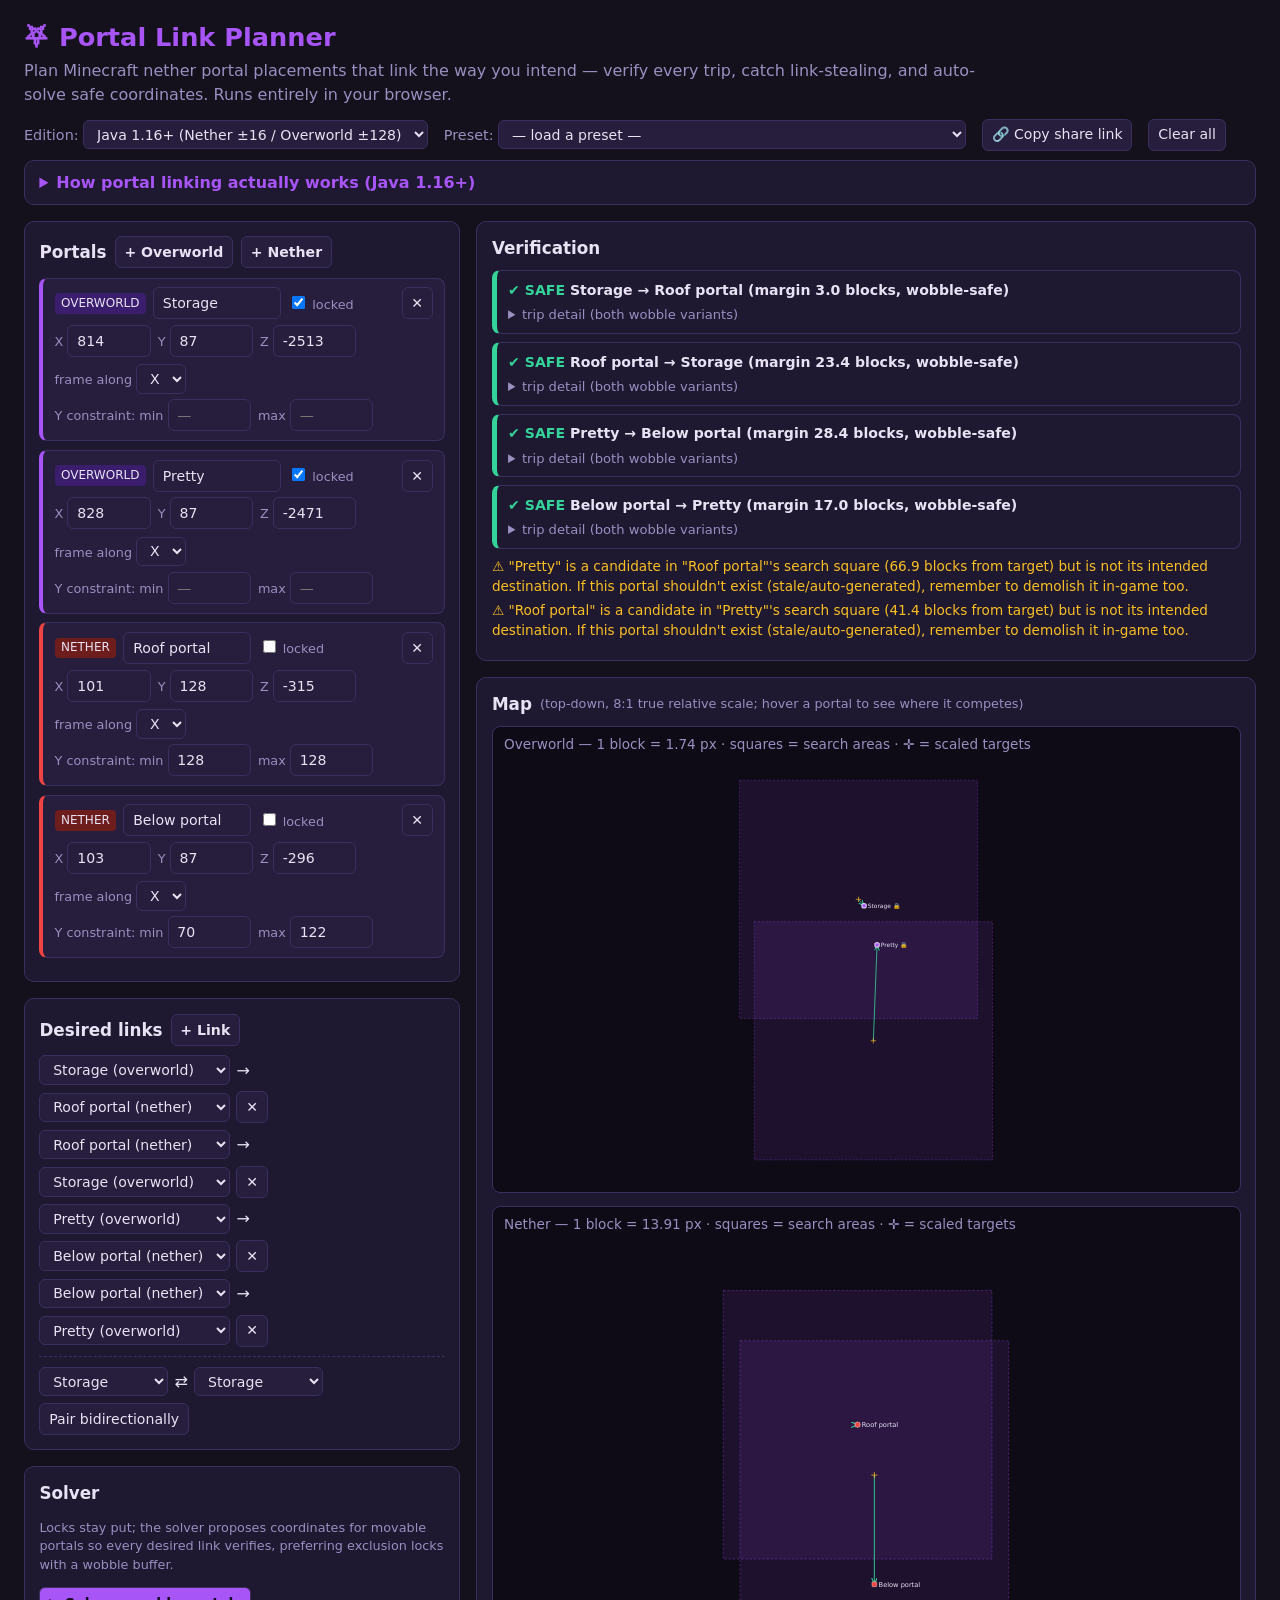
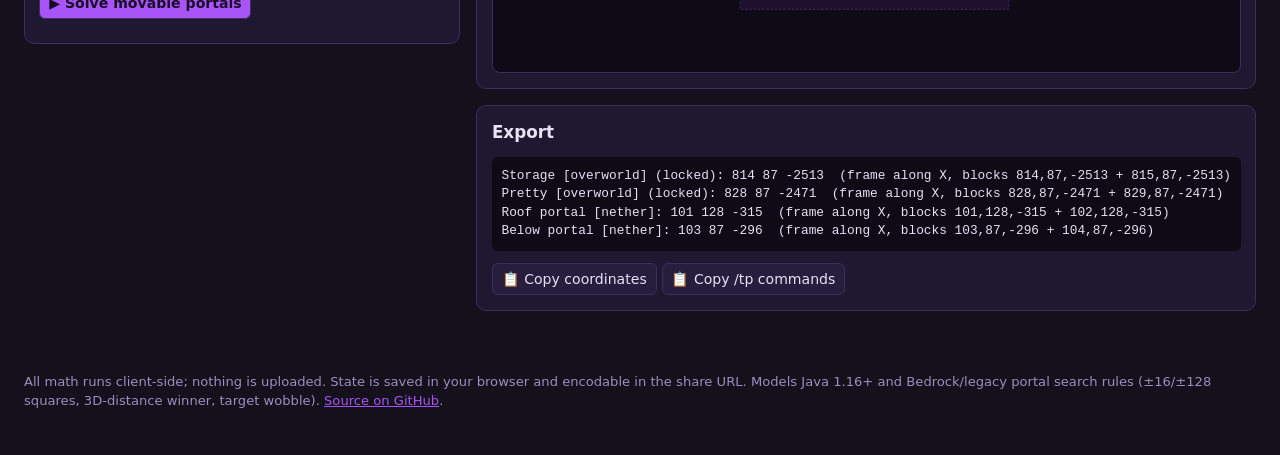
==== index.html @ 8b72e831 "Portal Link Planner: Minecraft nether portal linking calculator and solver Client-side-only app mode" ====
<!DOCTYPE html>
<html lang="en">
<head>
  <meta charset="UTF-8">
  <meta name="viewport" content="width=device-width, initial-scale=1.0">
  <title>Portal Link Planner — Minecraft Nether Portal Linking Calculator</title>
  <meta name="description" content="Free browser tool to plan Minecraft nether portal placements so portals link the way you intend. Simulates the exact Java 1.16+ / Bedrock linking rules, detects link-stealing between nearby portals, and solves for safe coordinates automatically.">
  <meta name="keywords" content="minecraft nether portal calculator, portal linking, nether portal link, portal coordinates, minecraft portal planner, link stealing, nether roof portal, portal pairing">
  <link rel="canonical" href="https://portals.smallapp.cc/">
  <meta name="robots" content="index, follow">
  <meta property="og:type" content="website">
  <meta property="og:url" content="https://portals.smallapp.cc/">
  <meta property="og:title" content="Portal Link Planner — Minecraft Nether Portal Linking Calculator">
  <meta property="og:description" content="Plan nether portal placements that link correctly. Simulates Minecraft's real portal search rules, flags hijacked links, and proposes safe coordinates.">
  <meta name="twitter:card" content="summary">
  <meta name="twitter:title" content="Portal Link Planner">
  <meta name="twitter:description" content="Minecraft nether portal linking calculator and solver — runs entirely in your browser.">
  <link rel="icon" href="data:image/svg+xml,%3Csvg xmlns='http://www.w3.org/2000/svg' viewBox='0 0 32 32'%3E%3Crect width='32' height='32' rx='6' fill='%231a1024'/%3E%3Crect x='8' y='4' width='16' height='24' rx='2' fill='none' stroke='%236b21a8' stroke-width='4'/%3E%3Crect x='12' y='8' width='8' height='16' fill='%23a855f7'/%3E%3C/svg%3E">
  <script type="application/ld+json">
  {
    "@context": "https://schema.org",
    "@type": "WebApplication",
    "name": "Portal Link Planner",
    "url": "https://portals.smallapp.cc/",
    "applicationCategory": "UtilityApplication",
    "operatingSystem": "Any (browser)",
    "offers": { "@type": "Offer", "price": "0", "priceCurrency": "USD" },
    "description": "A client-side calculator and solver for Minecraft nether portal linking. Models coordinate scaling, search squares, 3D-distance winner selection, and target wobble for Java 1.16+ and Bedrock/legacy editions."
  }
  </script>
  <link rel="stylesheet" href="style.css">
</head>
<body>
  <header>
    <h1>⛧ Portal Link Planner</h1>
    <p class="tagline">Plan Minecraft nether portal placements that link the way you intend — verify every trip, catch link-stealing, and auto-solve safe coordinates. Runs entirely in your browser.</p>
    <div class="toolbar">
      <label>Edition:
        <select id="edition">
          <option value="java">Java 1.16+ (Nether ±16 / Overworld ±128)</option>
          <option value="legacy">Bedrock / Java pre-1.16 (±128 both)</option>
        </select>
      </label>
      <label>Preset:
        <select id="preset">
          <option value="">— load a preset —</option>
          <option value="worked">Roof + ground portal, two nearby bases (link-stealing demo)</option>
          <option value="simple">Simple pair</option>
          <option value="hub">Nether hub spacing check</option>
        </select>
      </label>
      <button id="share">🔗 Copy share link</button>
      <button id="clear" class="danger">Clear all</button>
    </div>
  </header>

  <details id="explainer">
    <summary>How portal linking actually works (Java 1.16+)</summary>
    <div class="explainer-body">
      <ol>
        <li><strong>No stored links.</strong> Portals never remember a partner — every trip recalculates the destination from scratch.</li>
        <li><strong>Coordinate scaling.</strong> Overworld → Nether: <code>(floor(x/8), y, floor(z/8))</code>. Nether → Overworld: <code>(x×8, y, z×8)</code>. Y is never scaled. Floor semantics matter for negatives: <code>floor(−2513/8) = −315</code>.</li>
        <li><strong>Candidate search.</strong> The game collects every existing portal block whose X and Z are within a <em>square</em> (Chebyshev) around the target: ±16 in the Nether, ±128 in the Overworld (±128 both in Bedrock / pre-1.16). The full Y column is searched — Y never limits candidacy.</li>
        <li><strong>Winner selection.</strong> Among candidates, the portal block with the smallest <em>3D Euclidean</em> distance to the target wins. Y matters here. No candidates → a brand-new portal spawns (usually a planning error).</li>
        <li><strong>Target wobble.</strong> You stand somewhere inside a 2-block-wide frame, so the computed target can shift ±1 in X or Z. Robust plans survive the worst case — this tool checks every variant.</li>
      </ol>
      <p>Two independent ways portal A beats portal B: <strong>exclusion</strong> (B is outside the search square — the strongest lock, achievable in Java's ±16 Nether) and <strong>distance dominance</strong> (both are candidates, but A is 3D-closer — big Y offsets, like a roof portal at Y≈128 vs targets at Y≈87, create a built-in handicap). Always check the <em>return</em> trip too: a nether portal 20 blocks off-target is 160 overworld blocks off after ×8 scaling — outside the return square.</p>
    </div>
  </details>

  <main>
    <section id="left">
      <div class="panel">
        <h2>Portals <button id="add-overworld">+ Overworld</button> <button id="add-nether">+ Nether</button></h2>
        <div id="portal-list"></div>
      </div>
      <div class="panel">
        <h2>Desired links <button id="add-link">+ Link</button></h2>
        <div id="link-list"></div>
        <div class="pair-row">
          <select id="pair-a"></select> ⇄ <select id="pair-b"></select>
          <button id="pair-btn">Pair bidirectionally</button>
        </div>
      </div>
      <div class="panel">
        <h2>Solver</h2>
        <p class="hint">Locks stay put; the solver proposes coordinates for movable portals so every desired link verifies, preferring exclusion locks with a wobble buffer.</p>
        <button id="solve" class="primary">▶ Solve movable portals</button>
        <div id="solver-output"></div>
      </div>
    </section>

    <section id="right">
      <div class="panel">
        <h2>Verification</h2>
        <div id="verify-output"></div>
        <div id="warnings"></div>
      </div>
      <div class="panel">
        <h2>Map <span class="hint">(top-down, 8:1 true relative scale; hover a portal to see where it competes)</span></h2>
        <div id="maps"></div>
      </div>
      <div class="panel">
        <h2>Export</h2>
        <pre id="coords-out"></pre>
        <button id="copy-coords">📋 Copy coordinates</button>
        <button id="copy-tp">📋 Copy /tp commands</button>
      </div>
    </section>
  </main>

  <footer>
    <p>All math runs client-side; nothing is uploaded. State is saved in your browser and encodable in the share URL.
    Models Java 1.16+ and Bedrock/legacy portal search rules (±16/±128 squares, 3D-distance winner, target wobble).
    <a href="https://github.com/DeeKahy/portal-link-planner">Source on GitHub</a>.</p>
  </footer>

  <script type="module" src="app.js"></script>
</body>
</html>
---- style.css ----
:root {
  --bg: #14101c;
  --panel: #1e1830;
  --panel2: #261e3c;
  --text: #e8e2f4;
  --muted: #9a8fc0;
  --accent: #a855f7;
  --green: #34d399;
  --yellow: #fbbf24;
  --red: #f87171;
  --border: #3b2f5e;
}
* { box-sizing: border-box; }
body {
  margin: 0;
  font-family: system-ui, -apple-system, "Segoe UI", Roboto, sans-serif;
  background: var(--bg);
  color: var(--text);
  line-height: 1.45;
}
header { padding: 1.2rem 1.5rem 0.6rem; }
h1 { margin: 0 0 0.2rem; font-size: 1.6rem; color: var(--accent); }
.tagline { margin: 0 0 0.8rem; color: var(--muted); max-width: 60rem; }
h2 { font-size: 1.05rem; margin: 0 0 0.6rem; display: flex; align-items: center; gap: 0.5rem; flex-wrap: wrap; }
.toolbar { display: flex; gap: 1rem; flex-wrap: wrap; align-items: center; }
.toolbar label { color: var(--muted); font-size: 0.9rem; }

main { display: grid; grid-template-columns: minmax(340px, 460px) 1fr; gap: 1rem; padding: 1rem 1.5rem; align-items: start; }
@media (max-width: 900px) { main { grid-template-columns: 1fr; } }

.panel {
  background: var(--panel);
  border: 1px solid var(--border);
  border-radius: 10px;
  padding: 0.9rem;
  margin-bottom: 1rem;
}
#left .panel, #right .panel { margin-bottom: 1rem; }

button, select, input {
  background: var(--panel2);
  color: var(--text);
  border: 1px solid var(--border);
  border-radius: 6px;
  padding: 0.3rem 0.55rem;
  font: inherit;
  font-size: 0.88rem;
}
button { cursor: pointer; }
button:hover { border-color: var(--accent); }
button.primary { background: var(--accent); color: #180b26; font-weight: 600; }
button.danger:hover { border-color: var(--red); color: var(--red); }
input[type="number"] { width: 5.2rem; }
input[type="text"] { width: 8rem; }
input:invalid { border-color: var(--red); }

.portal-card {
  background: var(--panel2);
  border: 1px solid var(--border);
  border-left: 4px solid var(--accent);
  border-radius: 8px;
  padding: 0.55rem 0.7rem;
  margin-bottom: 0.55rem;
  font-size: 0.88rem;
}
.portal-card.nether { border-left-color: #ef4444; }
.portal-card .row { display: flex; gap: 0.45rem; align-items: center; flex-wrap: wrap; margin-bottom: 0.35rem; }
.portal-card .row:last-child { margin-bottom: 0; }
.portal-card .dim-tag { font-size: 0.75rem; padding: 0.1rem 0.4rem; border-radius: 4px; background: #3b1d6e; }
.portal-card.nether .dim-tag { background: #6e1d1d; }
.portal-card label { color: var(--muted); font-size: 0.8rem; }
.portal-card .del { margin-left: auto; }

.link-row { display: flex; gap: 0.4rem; align-items: center; margin-bottom: 0.4rem; flex-wrap: wrap; }
.pair-row { display: flex; gap: 0.4rem; align-items: center; flex-wrap: wrap; margin-top: 0.6rem; padding-top: 0.6rem; border-top: 1px dashed var(--border); }

.verdict { border-radius: 8px; padding: 0.55rem 0.7rem; margin-bottom: 0.5rem; font-size: 0.88rem; border: 1px solid var(--border); }
.verdict.green { border-left: 5px solid var(--green); }
.verdict.yellow { border-left: 5px solid var(--yellow); }
.verdict.red { border-left: 5px solid var(--red); }
.verdict .headline { font-weight: 600; }
.verdict .green-t { color: var(--green); } .verdict .yellow-t { color: var(--yellow); } .verdict .red-t { color: var(--red); }
.verdict details { margin-top: 0.3rem; }
.verdict summary { cursor: pointer; color: var(--muted); font-size: 0.82rem; }
.verdict table { border-collapse: collapse; margin-top: 0.3rem; font-size: 0.82rem; }
.verdict td, .verdict th { padding: 0.15rem 0.55rem; border-bottom: 1px solid var(--border); text-align: left; }

.warning { color: var(--yellow); font-size: 0.85rem; margin: 0.3rem 0; }

#maps { display: flex; flex-direction: column; gap: 0.8rem; }
.map-wrap { background: #0e0a16; border: 1px solid var(--border); border-radius: 8px; padding: 0.4rem; }
.map-wrap h3 { margin: 0.1rem 0.3rem 0.3rem; font-size: 0.85rem; color: var(--muted); font-weight: 500; }
svg text { font-family: inherit; }
.search-square { fill: rgba(168, 85, 247, 0.10); stroke: rgba(168, 85, 247, 0.5); stroke-dasharray: 4 3; }
.search-square.hl { fill: rgba(251, 191, 36, 0.22); stroke: var(--yellow); }
.portal-marker { cursor: pointer; }
.link-arrow.good { stroke: var(--green); } .link-arrow.bad { stroke: var(--red); }

#coords-out { background: #0e0a16; border-radius: 6px; padding: 0.6rem; font-size: 0.8rem; overflow-x: auto; white-space: pre; }
#solver-output { margin-top: 0.6rem; font-size: 0.88rem; }
#solver-output .sol-ok { color: var(--green); }
#solver-output .sol-fail { color: var(--red); }
.hint { color: var(--muted); font-size: 0.8rem; font-weight: 400; }

details#explainer { margin: 0 1.5rem; background: var(--panel); border: 1px solid var(--border); border-radius: 10px; padding: 0.6rem 0.9rem; }
details#explainer summary { cursor: pointer; font-weight: 600; color: var(--accent); }
.explainer-body { font-size: 0.9rem; color: var(--text); max-width: 62rem; }
.explainer-body code { background: var(--panel2); padding: 0.05rem 0.3rem; border-radius: 4px; }

footer { padding: 1rem 1.5rem 2rem; color: var(--muted); font-size: 0.82rem; }
footer a { color: var(--accent); }
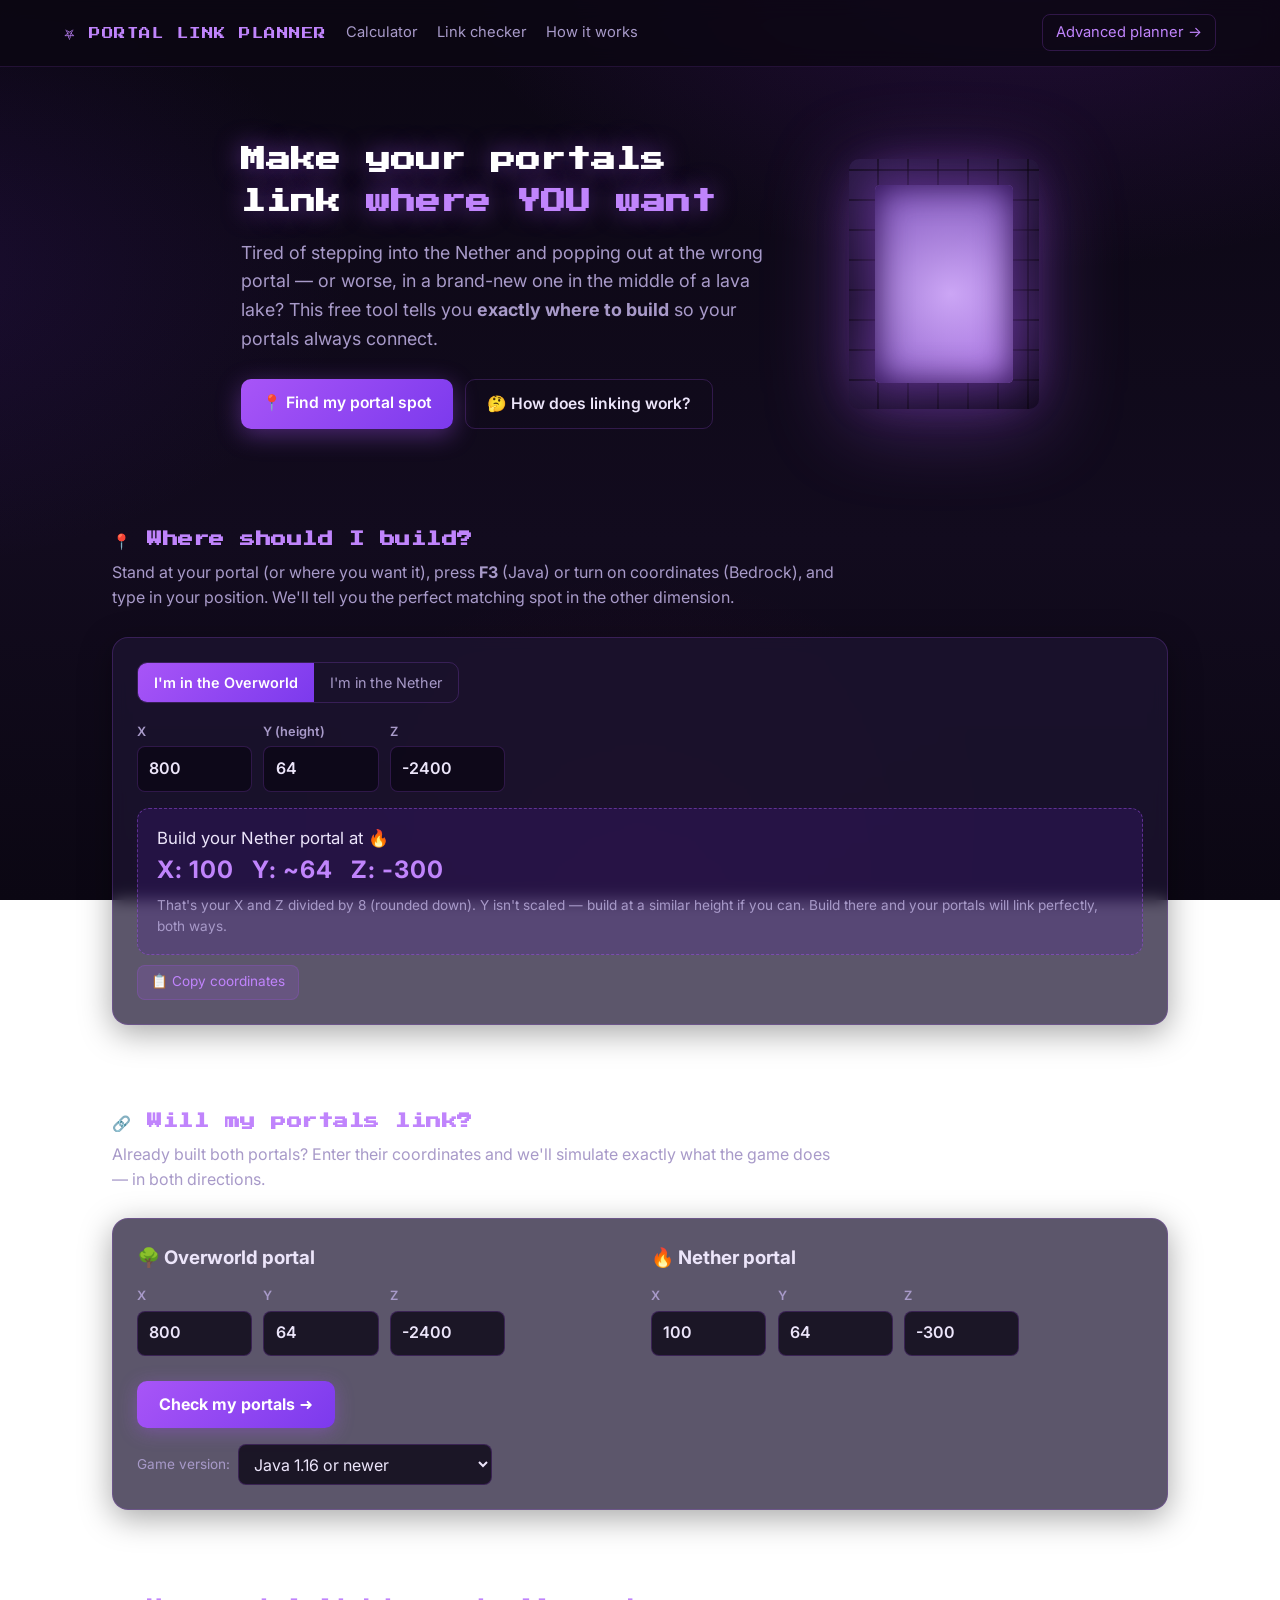
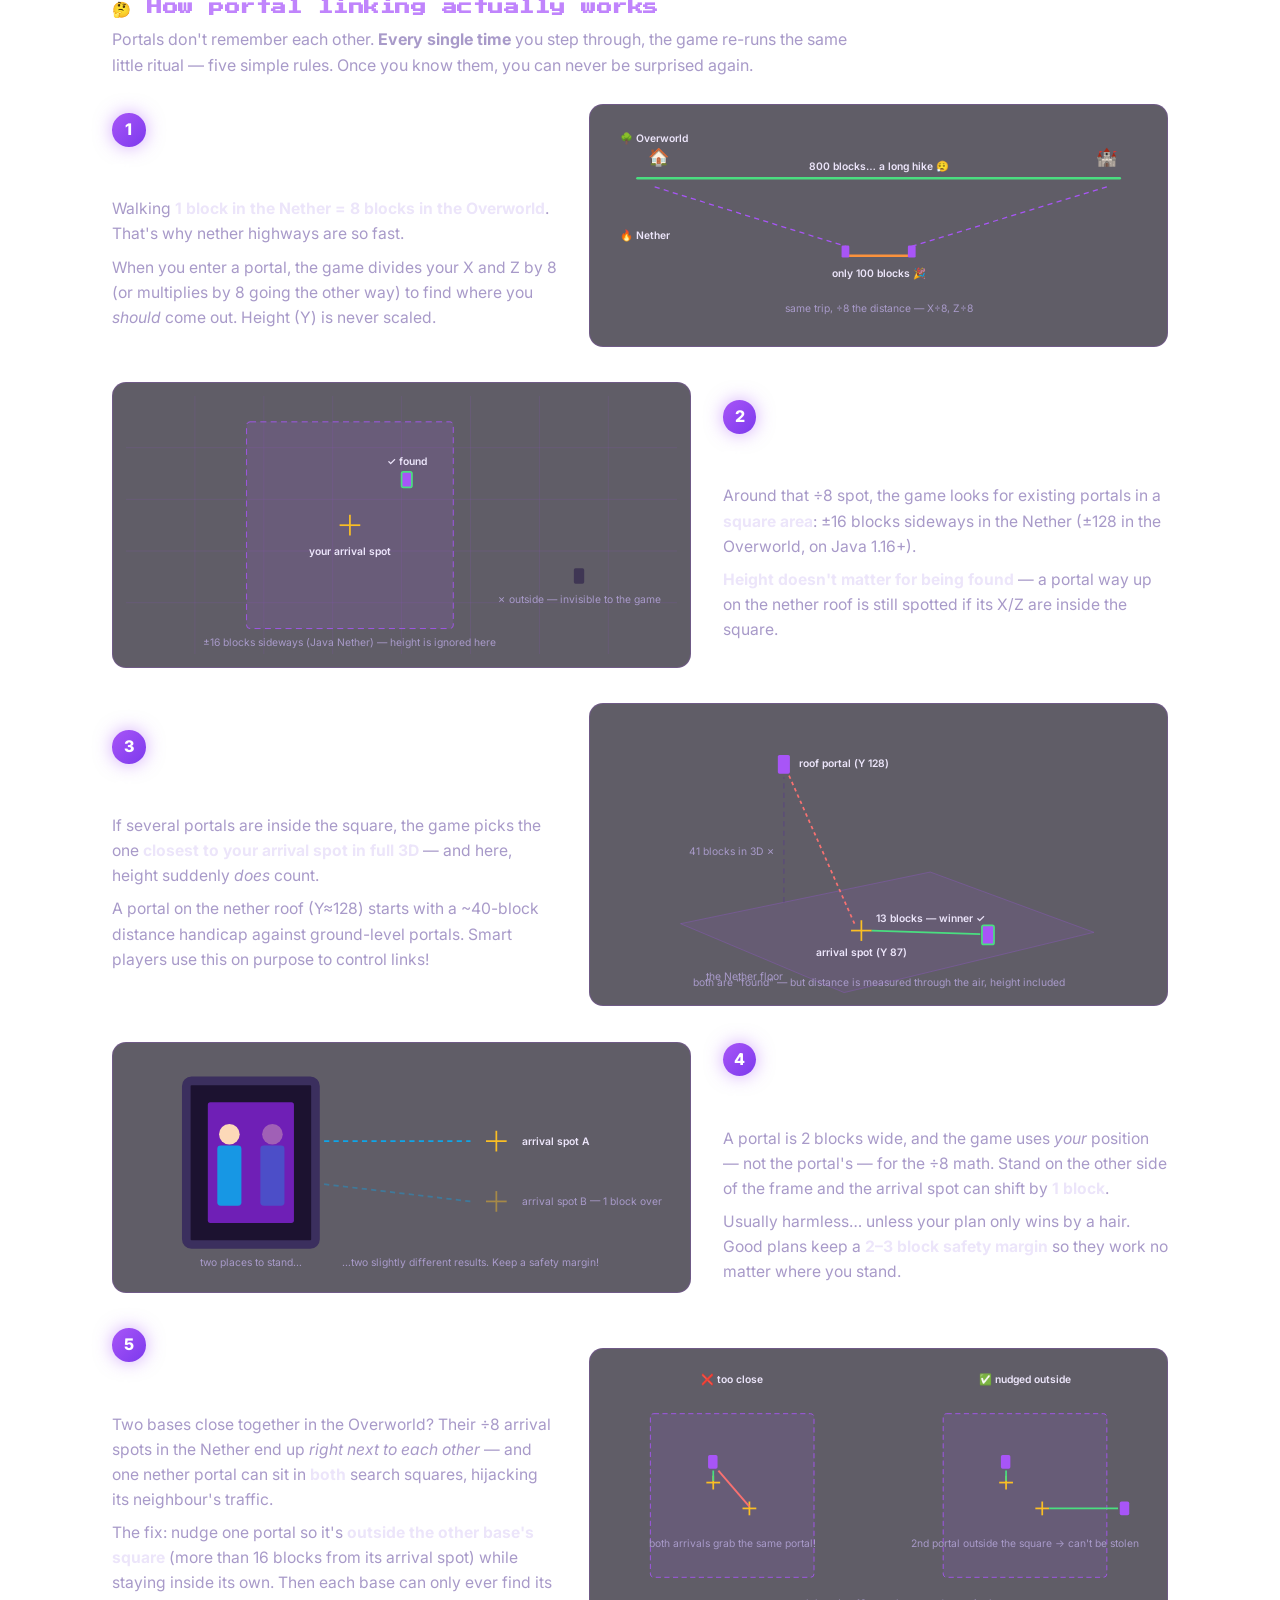
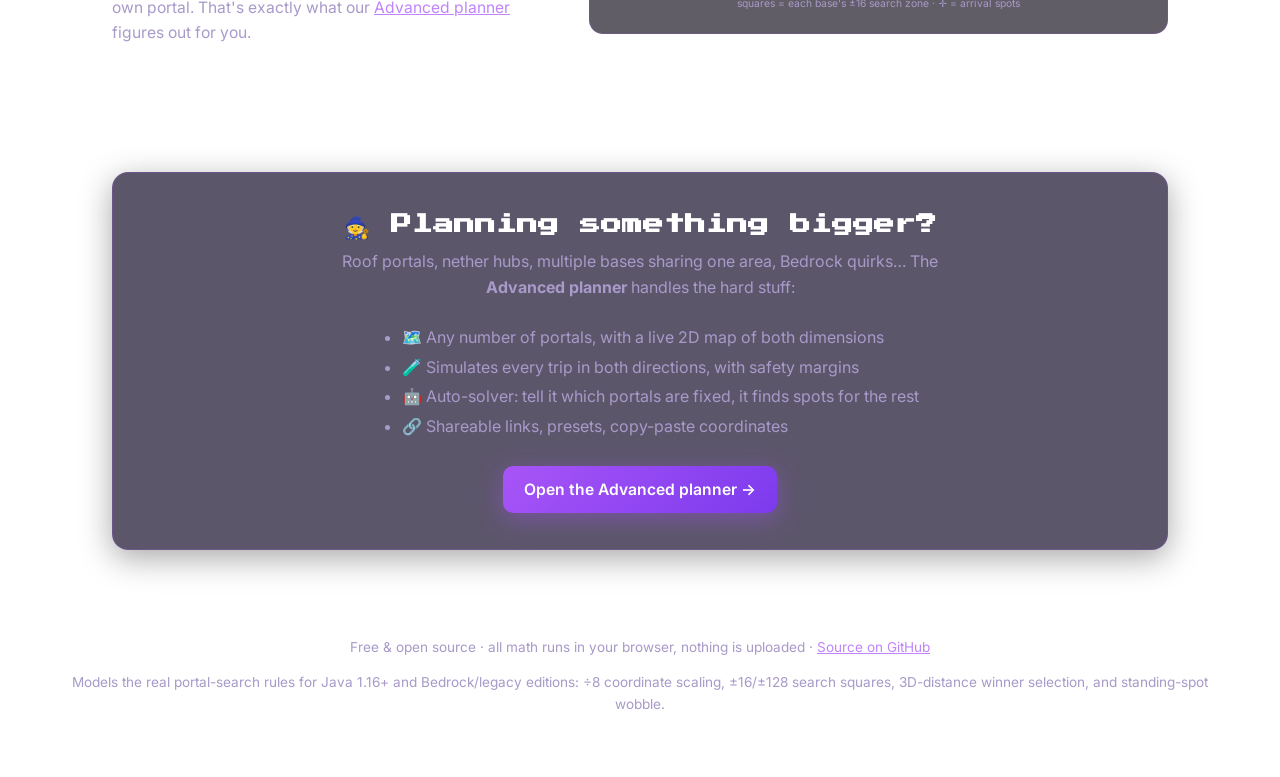
==== commit 1515480b: "Redesign: beginner-friendly landing page + advanced planner split - New landing page (/): animated p" ====
--- a/index.html
+++ b/index.html
@@ -3,19 +3,22 @@
 <head>
   <meta charset="UTF-8">
   <meta name="viewport" content="width=device-width, initial-scale=1.0">
-  <title>Portal Link Planner — Minecraft Nether Portal Linking Calculator</title>
-  <meta name="description" content="Free browser tool to plan Minecraft nether portal placements so portals link the way you intend. Simulates the exact Java 1.16+ / Bedrock linking rules, detects link-stealing between nearby portals, and solves for safe coordinates automatically.">
-  <meta name="keywords" content="minecraft nether portal calculator, portal linking, nether portal link, portal coordinates, minecraft portal planner, link stealing, nether roof portal, portal pairing">
+  <title>Portal Link Planner — Minecraft Nether Portal Calculator</title>
+  <meta name="description" content="Free Minecraft nether portal calculator. Find exactly where to build your nether portal so it links to your base, check if two portals will connect, and learn how portal linking really works — with visual guides. No downloads, runs in your browser.">
+  <meta name="keywords" content="minecraft nether portal calculator, where to build nether portal, nether portal not linking, portal coordinates calculator, minecraft portal linking explained, nether portal link, portal pairing, link stealing">
   <link rel="canonical" href="https://portals.smallapp.cc/">
   <meta name="robots" content="index, follow">
   <meta property="og:type" content="website">
   <meta property="og:url" content="https://portals.smallapp.cc/">
-  <meta property="og:title" content="Portal Link Planner — Minecraft Nether Portal Linking Calculator">
-  <meta property="og:description" content="Plan nether portal placements that link correctly. Simulates Minecraft's real portal search rules, flags hijacked links, and proposes safe coordinates.">
+  <meta property="og:title" content="Portal Link Planner — Minecraft Nether Portal Calculator">
+  <meta property="og:description" content="Find exactly where to build your nether portal, check if two portals will link, and learn how portal linking really works — with visual guides.">
   <meta name="twitter:card" content="summary">
   <meta name="twitter:title" content="Portal Link Planner">
-  <meta name="twitter:description" content="Minecraft nether portal linking calculator and solver — runs entirely in your browser.">
+  <meta name="twitter:description" content="Minecraft nether portal calculator — find where to build, check your links, learn the rules. Free, in your browser.">
   <link rel="icon" href="data:image/svg+xml,%3Csvg xmlns='http://www.w3.org/2000/svg' viewBox='0 0 32 32'%3E%3Crect width='32' height='32' rx='6' fill='%231a1024'/%3E%3Crect x='8' y='4' width='16' height='24' rx='2' fill='none' stroke='%236b21a8' stroke-width='4'/%3E%3Crect x='12' y='8' width='8' height='16' fill='%23a855f7'/%3E%3C/svg%3E">
+  <link rel="preconnect" href="https://fonts.googleapis.com">
+  <link rel="preconnect" href="https://fonts.gstatic.com" crossorigin>
+  <link href="https://fonts.googleapis.com/css2?family=Inter:wght@400;600;700;800&family=Press+Start+2P&display=swap" rel="stylesheet">
   <script type="application/ld+json">
   {
     "@context": "https://schema.org",
@@ -25,96 +28,280 @@
     "applicationCategory": "UtilityApplication",
     "operatingSystem": "Any (browser)",
     "offers": { "@type": "Offer", "price": "0", "priceCurrency": "USD" },
-    "description": "A client-side calculator and solver for Minecraft nether portal linking. Models coordinate scaling, search squares, 3D-distance winner selection, and target wobble for Java 1.16+ and Bedrock/legacy editions."
+    "description": "A free Minecraft nether portal calculator: find where to build your nether portal, check whether two portals will link, and plan multi-portal setups with an automatic solver. Models the real Java 1.16+ and Bedrock linking rules."
   }
   </script>
-  <link rel="stylesheet" href="style.css">
+  <script type="application/ld+json">
+  {
+    "@context": "https://schema.org",
+    "@type": "FAQPage",
+    "mainEntity": [
+      {
+        "@type": "Question",
+        "name": "Where should I build my nether portal so it links to my base?",
+        "acceptedAnswer": { "@type": "Answer", "text": "Divide your Overworld X and Z coordinates by 8 (rounding down) and build the nether portal there, at a similar height. Example: an Overworld portal at X=800, Z=-2400 links best to a nether portal at X=100, Z=-300." }
+      },
+      {
+        "@type": "Question",
+        "name": "Why does my nether portal link to the wrong portal?",
+        "acceptedAnswer": { "@type": "Answer", "text": "Portals don't remember partners — every trip, the game searches a square area around your scaled coordinates (±16 blocks in the Nether, ±128 in the Overworld on Java 1.16+) and picks the closest portal in 3D. If another portal sits closer to your arrival spot, it steals the link. Move one portal out of the search square or closer to its own arrival spot." }
+      },
+      {
+        "@type": "Question",
+        "name": "Why did Minecraft create a new portal instead of using mine?",
+        "acceptedAnswer": { "@type": "Answer", "text": "No existing portal was inside the search square around your scaled arrival coordinates (±16 blocks sideways in the Nether, ±128 in the Overworld on Java 1.16+), so the game spawned a fresh one. Rebuild your portal within that range — height doesn't matter for being found, only sideways distance." }
+      }
+    ]
+  }
+  </script>
+  <link rel="stylesheet" href="home.css">
 </head>
 <body>
-  <header>
-    <h1>⛧ Portal Link Planner</h1>
-    <p class="tagline">Plan Minecraft nether portal placements that link the way you intend — verify every trip, catch link-stealing, and auto-solve safe coordinates. Runs entirely in your browser.</p>
-    <div class="toolbar">
-      <label>Edition:
+  <nav>
+    <a class="brand pixel" href="/">⛧ PORTAL LINK PLANNER</a>
+    <a href="#calc">Calculator</a>
+    <a href="#check">Link checker</a>
+    <a href="#learn">How it works</a>
+    <span class="spacer"></span>
+    <a class="adv-link" href="advanced.html">Advanced planner →</a>
+  </nav>
+
+  <header class="hero">
+    <div class="hero-copy">
+      <h1 class="pixel">Make your portals link <span class="glow">where YOU want</span></h1>
+      <p class="lead">Tired of stepping into the Nether and popping out at the wrong portal — or worse, in a brand-new one in the middle of a lava lake? This free tool tells you <strong>exactly where to build</strong> so your portals always connect.</p>
+      <div class="btns">
+        <a class="btn btn-primary" href="#calc">📍 Find my portal spot</a>
+        <a class="btn btn-ghost" href="#learn">🤔 How does linking work?</a>
+      </div>
+    </div>
+    <div class="hero-portal" aria-hidden="true">
+      <div class="frame"></div>
+      <div class="swirl"></div>
+      <i></i><i></i><i></i><i></i><i></i>
+    </div>
+  </header>
+
+  <section id="calc">
+    <h2 class="pixel">📍 Where should I build?</h2>
+    <p class="sub">Stand at your portal (or where you want it), press <strong>F3</strong> (Java) or turn on coordinates (Bedrock), and type in your position. We'll tell you the perfect matching spot in the other dimension.</p>
+    <div class="card">
+      <div class="seg" id="calc-dir">
+        <button class="active" data-dir="overworld">I'm in the Overworld</button>
+        <button data-dir="nether">I'm in the Nether</button>
+      </div>
+      <div class="coord-row">
+        <label>X <input type="number" id="calc-x" value="800"></label>
+        <label>Y (height) <input type="number" id="calc-y" value="64"></label>
+        <label>Z <input type="number" id="calc-z" value="-2400"></label>
+      </div>
+      <div class="result-big" id="calc-out" aria-live="polite"></div>
+      <button class="mini" id="calc-copy">📋 Copy coordinates</button>
+    </div>
+  </section>
+
+  <section id="check">
+    <h2 class="pixel">🔗 Will my portals link?</h2>
+    <p class="sub">Already built both portals? Enter their coordinates and we'll simulate exactly what the game does — in both directions.</p>
+    <div class="card">
+      <div class="tool-grid">
+        <div>
+          <h3 style="margin:0 0 0.2rem">🌳 Overworld portal</h3>
+          <div class="coord-row">
+            <label>X <input type="number" id="ow-x" value="800"></label>
+            <label>Y <input type="number" id="ow-y" value="64"></label>
+            <label>Z <input type="number" id="ow-z" value="-2400"></label>
+          </div>
+        </div>
+        <div>
+          <h3 style="margin:0 0 0.2rem">🔥 Nether portal</h3>
+          <div class="coord-row">
+            <label>X <input type="number" id="ne-x" value="100"></label>
+            <label>Y <input type="number" id="ne-y" value="64"></label>
+            <label>Z <input type="number" id="ne-z" value="-300"></label>
+          </div>
+        </div>
+      </div>
+      <button class="go" id="check-btn">Check my portals ➜</button>
+      <div id="check-out" aria-live="polite"></div>
+      <div class="edition-row">
+        <label for="edition">Game version:</label>
         <select id="edition">
-          <option value="java">Java 1.16+ (Nether ±16 / Overworld ±128)</option>
-          <option value="legacy">Bedrock / Java pre-1.16 (±128 both)</option>
+          <option value="java">Java 1.16 or newer</option>
+          <option value="legacy">Bedrock, or Java before 1.16</option>
         </select>
-      </label>
-      <label>Preset:
-        <select id="preset">
-          <option value="">— load a preset —</option>
-          <option value="worked">Roof + ground portal, two nearby bases (link-stealing demo)</option>
-          <option value="simple">Simple pair</option>
-          <option value="hub">Nether hub spacing check</option>
-        </select>
-      </label>
-      <button id="share">🔗 Copy share link</button>
-      <button id="clear" class="danger">Clear all</button>
-    </div>
-  </header>
-
-  <details id="explainer">
-    <summary>How portal linking actually works (Java 1.16+)</summary>
-    <div class="explainer-body">
-      <ol>
-        <li><strong>No stored links.</strong> Portals never remember a partner — every trip recalculates the destination from scratch.</li>
-        <li><strong>Coordinate scaling.</strong> Overworld → Nether: <code>(floor(x/8), y, floor(z/8))</code>. Nether → Overworld: <code>(x×8, y, z×8)</code>. Y is never scaled. Floor semantics matter for negatives: <code>floor(−2513/8) = −315</code>.</li>
-        <li><strong>Candidate search.</strong> The game collects every existing portal block whose X and Z are within a <em>square</em> (Chebyshev) around the target: ±16 in the Nether, ±128 in the Overworld (±128 both in Bedrock / pre-1.16). The full Y column is searched — Y never limits candidacy.</li>
-        <li><strong>Winner selection.</strong> Among candidates, the portal block with the smallest <em>3D Euclidean</em> distance to the target wins. Y matters here. No candidates → a brand-new portal spawns (usually a planning error).</li>
-        <li><strong>Target wobble.</strong> You stand somewhere inside a 2-block-wide frame, so the computed target can shift ±1 in X or Z. Robust plans survive the worst case — this tool checks every variant.</li>
-      </ol>
-      <p>Two independent ways portal A beats portal B: <strong>exclusion</strong> (B is outside the search square — the strongest lock, achievable in Java's ±16 Nether) and <strong>distance dominance</strong> (both are candidates, but A is 3D-closer — big Y offsets, like a roof portal at Y≈128 vs targets at Y≈87, create a built-in handicap). Always check the <em>return</em> trip too: a nether portal 20 blocks off-target is 160 overworld blocks off after ×8 scaling — outside the return square.</p>
-    </div>
-  </details>
-
-  <main>
-    <section id="left">
-      <div class="panel">
-        <h2>Portals <button id="add-overworld">+ Overworld</button> <button id="add-nether">+ Nether</button></h2>
-        <div id="portal-list"></div>
-      </div>
-      <div class="panel">
-        <h2>Desired links <button id="add-link">+ Link</button></h2>
-        <div id="link-list"></div>
-        <div class="pair-row">
-          <select id="pair-a"></select> ⇄ <select id="pair-b"></select>
-          <button id="pair-btn">Pair bidirectionally</button>
-        </div>
-      </div>
-      <div class="panel">
-        <h2>Solver</h2>
-        <p class="hint">Locks stay put; the solver proposes coordinates for movable portals so every desired link verifies, preferring exclusion locks with a wobble buffer.</p>
-        <button id="solve" class="primary">▶ Solve movable portals</button>
-        <div id="solver-output"></div>
-      </div>
-    </section>
-
-    <section id="right">
-      <div class="panel">
-        <h2>Verification</h2>
-        <div id="verify-output"></div>
-        <div id="warnings"></div>
-      </div>
-      <div class="panel">
-        <h2>Map <span class="hint">(top-down, 8:1 true relative scale; hover a portal to see where it competes)</span></h2>
-        <div id="maps"></div>
-      </div>
-      <div class="panel">
-        <h2>Export</h2>
-        <pre id="coords-out"></pre>
-        <button id="copy-coords">📋 Copy coordinates</button>
-        <button id="copy-tp">📋 Copy /tp commands</button>
-      </div>
-    </section>
-  </main>
+      </div>
+    </div>
+  </section>
+
+  <section id="learn">
+    <h2 class="pixel">🤔 How portal linking actually works</h2>
+    <p class="sub">Portals don't remember each other. <strong>Every single time</strong> you step through, the game re-runs the same little ritual — five simple rules. Once you know them, you can never be surprised again.</p>
+
+    <div class="step">
+      <div>
+        <span class="num">1</span>
+        <h3>The Nether is 8× smaller</h3>
+        <p>Walking <strong>1 block in the Nether = 8 blocks in the Overworld</strong>. That's why nether highways are so fast.</p>
+        <p>When you enter a portal, the game divides your X and Z by 8 (or multiplies by 8 going the other way) to find where you <em>should</em> come out. Height (Y) is never scaled.</p>
+      </div>
+      <div class="diagram">
+        <svg viewBox="0 0 640 250" role="img" aria-label="Diagram: 800 blocks in the Overworld equals 100 blocks in the Nether">
+          <text x="20" y="28" class="svg-label bright">🌳 Overworld</text>
+          <line x1="40" y1="70" x2="600" y2="70" stroke="#4ade80" stroke-width="3" stroke-linecap="round"/>
+          <text x="52" y="52" font-size="20">🏠</text><text x="572" y="52" font-size="20">🏰</text>
+          <text x="320" y="60" text-anchor="middle" class="svg-label bright">800 blocks… a long hike 😮‍💨</text>
+          <line x1="60" y1="80" x2="285" y2="150" class="dashline" stroke="#a855f7" stroke-width="1.5"/>
+          <line x1="585" y1="80" x2="355" y2="150" class="dashline" stroke="#a855f7" stroke-width="1.5"/>
+          <text x="20" y="140" class="svg-label bright">🔥 Nether</text>
+          <line x1="285" y1="160" x2="355" y2="160" stroke="#fb923c" stroke-width="3" stroke-linecap="round"/>
+          <rect x="277" y="148" width="9" height="14" rx="1.5" fill="#a855f7"/>
+          <rect x="354" y="148" width="9" height="14" rx="1.5" fill="#a855f7"/>
+          <text x="320" y="185" text-anchor="middle" class="svg-label bright">only 100 blocks 🎉</text>
+          <text x="320" y="225" text-anchor="middle" class="svg-label">same trip, ÷8 the distance — X÷8, Z÷8</text>
+        </svg>
+      </div>
+    </div>
+
+    <div class="step">
+      <div>
+        <span class="num">2</span>
+        <h3>The game searches a square zone</h3>
+        <p>Around that ÷8 spot, the game looks for existing portals in a <strong>square area</strong>: ±16 blocks sideways in the Nether (±128 in the Overworld, on Java 1.16+).</p>
+        <p><strong>Height doesn't matter for being found</strong> — a portal way up on the nether roof is still spotted if its X/Z are inside the square.</p>
+      </div>
+      <div class="diagram">
+        <svg viewBox="0 0 640 300" role="img" aria-label="Diagram: search square around the arrival spot, one portal found inside, one ignored outside">
+          <g class="svg-grid">
+            <line x1="0" y1="60" x2="640" y2="60"/><line x1="0" y1="120" x2="640" y2="120"/>
+            <line x1="0" y1="180" x2="640" y2="180"/><line x1="0" y1="240" x2="640" y2="240"/>
+            <line x1="80" y1="0" x2="80" y2="300"/><line x1="160" y1="0" x2="160" y2="300"/>
+            <line x1="240" y1="0" x2="240" y2="300"/><line x1="320" y1="0" x2="320" y2="300"/>
+            <line x1="400" y1="0" x2="400" y2="300"/><line x1="480" y1="0" x2="480" y2="300"/>
+            <line x1="560" y1="0" x2="560" y2="300"/>
+          </g>
+          <rect x="140" y="30" width="240" height="240" fill="rgba(168,85,247,0.12)" stroke="#a855f7" stroke-dasharray="7 5" rx="4"/>
+          <g class="crosshair">
+            <line x1="248" y1="150" x2="272" y2="150"/><line x1="260" y1="138" x2="260" y2="162"/>
+          </g>
+          <text x="260" y="185" text-anchor="middle" class="svg-label bright">your arrival spot</text>
+          <rect x="320" y="88" width="12" height="18" rx="2" fill="#a855f7" stroke="#4ade80" stroke-width="2"/>
+          <text x="326" y="80" text-anchor="middle" class="svg-label bright" fill="#4ade80">✓ found</text>
+          <rect x="520" y="200" width="12" height="18" rx="2" fill="#3f3654"/>
+          <text x="526" y="240" text-anchor="middle" class="svg-label">✗ outside — invisible to the game</text>
+          <text x="260" y="290" text-anchor="middle" class="svg-label">±16 blocks sideways (Java Nether) — height is ignored here</text>
+        </svg>
+      </div>
+    </div>
+
+    <div class="step">
+      <div>
+        <span class="num">3</span>
+        <h3>Closest portal wins — in 3D</h3>
+        <p>If several portals are inside the square, the game picks the one <strong>closest to your arrival spot in full 3D</strong> — and here, height suddenly <em>does</em> count.</p>
+        <p>A portal on the nether roof (Y≈128) starts with a ~40-block distance handicap against ground-level portals. Smart players use this on purpose to control links!</p>
+      </div>
+      <div class="diagram">
+        <svg viewBox="0 0 640 320" role="img" aria-label="Diagram: a ground portal 13 blocks away beats a roof portal 41 blocks away in 3D distance">
+          <polygon points="90,240 380,180 570,250 280,320" fill="rgba(168,85,247,0.08)" stroke="rgba(168,85,247,0.3)"/>
+          <text x="120" y="305" class="svg-label">the Nether floor</text>
+          <g class="crosshair">
+            <line x1="288" y1="248" x2="312" y2="248"/><line x1="300" y1="236" x2="300" y2="260"/>
+          </g>
+          <text x="300" y="278" text-anchor="middle" class="svg-label bright">arrival spot (Y 87)</text>
+          <rect x="440" y="242" width="14" height="22" rx="2" fill="#a855f7" stroke="#4ade80" stroke-width="2"/>
+          <line x1="312" y1="248" x2="438" y2="252" stroke="#4ade80" stroke-width="2"/>
+          <text x="380" y="238" text-anchor="middle" class="svg-label bright" fill="#4ade80">13 blocks — winner ✓</text>
+          <line x1="210" y1="215" x2="210" y2="70" class="dashline" stroke="#5b4a7a" stroke-width="1.5"/>
+          <rect x="203" y="44" width="14" height="22" rx="2" fill="#a855f7"/>
+          <text x="228" y="58" class="svg-label bright">roof portal (Y 128)</text>
+          <line x1="292" y1="240" x2="216" y2="68" stroke="#f87171" stroke-width="2" stroke-dasharray="4 4"/>
+          <text x="200" y="160" text-anchor="end" class="svg-label" fill="#f87171">41 blocks in 3D ✗</text>
+          <text x="320" y="312" text-anchor="middle" class="svg-label">both are “found” — but distance is measured through the air, height included</text>
+        </svg>
+      </div>
+    </div>
+
+    <div class="step">
+      <div>
+        <span class="num">4</span>
+        <h3>Your exact standing spot matters (a little)</h3>
+        <p>A portal is 2 blocks wide, and the game uses <em>your</em> position — not the portal's — for the ÷8 math. Stand on the other side of the frame and the arrival spot can shift by <strong>1 block</strong>.</p>
+        <p>Usually harmless… unless your plan only wins by a hair. Good plans keep a <strong>2–3 block safety margin</strong> so they work no matter where you stand.</p>
+      </div>
+      <div class="diagram">
+        <svg viewBox="0 0 640 260" role="img" aria-label="Diagram: standing in the left or right half of a portal shifts the computed arrival spot by one block">
+          <rect x="70" y="30" width="150" height="190" rx="6" fill="#1c1230" stroke="#3b2f5e" stroke-width="10"/>
+          <rect x="95" y="55" width="100" height="140" rx="3" fill="#7e22ce" opacity="0.85"/>
+          <rect x="106" y="105" width="28" height="70" rx="4" fill="#0ea5e9" opacity="0.9"/>
+          <circle cx="120" cy="92" r="12" fill="#fcd9b8"/>
+          <rect x="156" y="105" width="28" height="70" rx="4" fill="#0ea5e9" opacity="0.35"/>
+          <circle cx="170" cy="92" r="12" fill="#fcd9b8" opacity="0.35"/>
+          <text x="145" y="245" text-anchor="middle" class="svg-label">two places to stand…</text>
+          <line x1="230" y1="100" x2="400" y2="100" class="dashline" stroke="#0ea5e9" stroke-width="2"/>
+          <line x1="230" y1="150" x2="400" y2="170" class="dashline" stroke="#0ea5e9" stroke-width="2" opacity="0.4"/>
+          <g class="crosshair"><line x1="418" y1="100" x2="442" y2="100"/><line x1="430" y1="88" x2="430" y2="112"/></g>
+          <g class="crosshair" opacity="0.45"><line x1="418" y1="170" x2="442" y2="170"/><line x1="430" y1="158" x2="430" y2="182"/></g>
+          <text x="460" y="104" class="svg-label bright">arrival spot A</text>
+          <text x="460" y="174" class="svg-label">arrival spot B — 1 block over</text>
+          <text x="400" y="245" text-anchor="middle" class="svg-label">…two slightly different results. Keep a safety margin!</text>
+        </svg>
+      </div>
+    </div>
+
+    <div class="step">
+      <div>
+        <span class="num">5</span>
+        <h3>Link stealing — and how to beat it</h3>
+        <p>Two bases close together in the Overworld? Their ÷8 arrival spots in the Nether end up <em>right next to each other</em> — and one nether portal can sit in <strong>both</strong> search squares, hijacking its neighbour's traffic.</p>
+        <p>The fix: nudge one portal so it's <strong>outside the other base's square</strong> (more than 16 blocks from its arrival spot) while staying inside its own. Then each base can only ever find its own portal. That's exactly what our <a href="advanced.html" style="color:var(--portal-bright)">Advanced planner</a> figures out for you.</p>
+      </div>
+      <div class="diagram">
+        <svg viewBox="0 0 640 300" role="img" aria-label="Diagram: before, one portal steals both links; after moving it outside the neighbouring search square, each base links to its own portal">
+          <text x="150" y="24" text-anchor="middle" class="svg-label bright" fill="#f87171">❌ too close</text>
+          <rect x="55" y="60" width="190" height="190" fill="rgba(168,85,247,0.10)" stroke="#a855f7" stroke-dasharray="6 4" rx="4"/>
+          <g class="crosshair"><line x1="120" y1="140" x2="136" y2="140"/><line x1="128" y1="132" x2="128" y2="148"/></g>
+          <g class="crosshair"><line x1="162" y1="170" x2="178" y2="170"/><line x1="170" y1="162" x2="170" y2="178"/></g>
+          <rect x="122" y="108" width="11" height="16" rx="2" fill="#a855f7"/>
+          <line x1="128" y1="138" x2="128" y2="126" stroke="#4ade80" stroke-width="2"/>
+          <line x1="170" y1="168" x2="134" y2="126" stroke="#f87171" stroke-width="2.2"/>
+          <text x="150" y="215" text-anchor="middle" class="svg-label" fill="#f87171">both arrivals grab the same portal!</text>
+          <text x="490" y="24" text-anchor="middle" class="svg-label bright" fill="#4ade80">✅ nudged outside</text>
+          <rect x="395" y="60" width="190" height="190" fill="rgba(168,85,247,0.10)" stroke="#a855f7" stroke-dasharray="6 4" rx="4"/>
+          <g class="crosshair"><line x1="460" y1="140" x2="476" y2="140"/><line x1="468" y1="132" x2="468" y2="148"/></g>
+          <g class="crosshair"><line x1="502" y1="170" x2="518" y2="170"/><line x1="510" y1="162" x2="510" y2="178"/></g>
+          <rect x="462" y="108" width="11" height="16" rx="2" fill="#a855f7"/>
+          <rect x="600" y="162" width="11" height="16" rx="2" fill="#a855f7"/>
+          <line x1="468" y1="138" x2="468" y2="126" stroke="#4ade80" stroke-width="2"/>
+          <line x1="518" y1="170" x2="598" y2="170" stroke="#4ade80" stroke-width="2"/>
+          <text x="490" y="215" text-anchor="middle" class="svg-label" fill="#4ade80">2nd portal outside the square → can't be stolen</text>
+          <text x="320" y="285" text-anchor="middle" class="svg-label">squares = each base's ±16 search zone · ✛ = arrival spots</text>
+        </svg>
+      </div>
+    </div>
+  </section>
+
+  <section class="cta-adv">
+    <div class="card">
+      <h2 class="pixel">🧙 Planning something bigger?</h2>
+      <p>Roof portals, nether hubs, multiple bases sharing one area, Bedrock quirks… The <strong>Advanced planner</strong> handles the hard stuff:</p>
+      <ul>
+        <li>🗺️ Any number of portals, with a live 2D map of both dimensions</li>
+        <li>🧪 Simulates every trip in both directions, with safety margins</li>
+        <li>🤖 Auto-solver: tell it which portals are fixed, it finds spots for the rest</li>
+        <li>🔗 Shareable links, presets, copy-paste coordinates</li>
+      </ul>
+      <br>
+      <a class="btn btn-primary" href="advanced.html">Open the Advanced planner →</a>
+    </div>
+  </section>
 
   <footer>
-    <p>All math runs client-side; nothing is uploaded. State is saved in your browser and encodable in the share URL.
-    Models Java 1.16+ and Bedrock/legacy portal search rules (±16/±128 squares, 3D-distance winner, target wobble).
-    <a href="https://github.com/DeeKahy/portal-link-planner">Source on GitHub</a>.</p>
+    <p>Free &amp; open source · all math runs in your browser, nothing is uploaded ·
+    <a href="https://github.com/DeeKahy/portal-link-planner">Source on GitHub</a></p>
+    <p>Models the real portal-search rules for Java 1.16+ and Bedrock/legacy editions: ÷8 coordinate scaling, ±16/±128 search squares, 3D-distance winner selection, and standing-spot wobble.</p>
   </footer>
 
-  <script type="module" src="app.js"></script>
+  <script type="module" src="home.js"></script>
 </body>
 </html>
--- a/home.css
+++ b/home.css
@@ -0,0 +1,218 @@
+/* Portal Link Planner — landing page design system */
+:root {
+  --bg: #0b0713;
+  --bg2: #120b1e;
+  --card: rgba(30, 22, 50, 0.72);
+  --card-border: rgba(168, 85, 247, 0.22);
+  --text: #ece5fa;
+  --muted: #a89ac9;
+  --portal: #a855f7;
+  --portal-bright: #c084fc;
+  --portal-deep: #6b21a8;
+  --gold: #fbbf24;
+  --green: #4ade80;
+  --red: #f87171;
+  --ember: #fb923c;
+}
+* { box-sizing: border-box; }
+html { scroll-behavior: smooth; }
+body {
+  margin: 0;
+  font-family: "Inter", system-ui, -apple-system, "Segoe UI", Roboto, sans-serif;
+  color: var(--text);
+  line-height: 1.6;
+  background:
+    radial-gradient(1000px 600px at 80% -10%, rgba(107, 33, 168, 0.28), transparent 60%),
+    radial-gradient(800px 500px at -10% 30%, rgba(76, 29, 149, 0.20), transparent 60%),
+    radial-gradient(700px 700px at 50% 110%, rgba(190, 24, 93, 0.10), transparent 60%),
+    linear-gradient(var(--bg), var(--bg2) 60%, var(--bg));
+  background-attachment: fixed;
+}
+.pixel { font-family: "Press Start 2P", monospace; }
+
+/* ---------- nav ---------- */
+nav {
+  display: flex; align-items: center; gap: 1.2rem; flex-wrap: wrap;
+  padding: 0.9rem 5vw;
+  position: sticky; top: 0; z-index: 50;
+  background: rgba(11, 7, 19, 0.82);
+  backdrop-filter: blur(10px);
+  border-bottom: 1px solid rgba(168, 85, 247, 0.15);
+}
+nav .brand { font-size: 0.72rem; color: var(--portal-bright); text-decoration: none; letter-spacing: 0.5px; }
+nav a { color: var(--muted); text-decoration: none; font-size: 0.92rem; }
+nav a:hover { color: var(--text); }
+nav .spacer { flex: 1; }
+nav .adv-link {
+  border: 1px solid var(--card-border); border-radius: 8px; padding: 0.35rem 0.8rem;
+  color: var(--portal-bright);
+}
+nav .adv-link:hover { background: rgba(168, 85, 247, 0.12); }
+
+/* ---------- hero ---------- */
+.hero {
+  display: flex; align-items: center; justify-content: center; gap: 4rem;
+  padding: 4.5rem 5vw 3.5rem; flex-wrap: wrap;
+}
+.hero-copy { max-width: 34rem; }
+.hero h1 { font-size: 1.55rem; line-height: 1.7; margin: 0 0 1rem; color: #fff;
+  text-shadow: 0 0 24px rgba(168, 85, 247, 0.55); }
+.hero h1 .glow { color: var(--portal-bright); }
+.hero p.lead { font-size: 1.12rem; color: var(--muted); margin: 0 0 1.6rem; }
+.hero .btns { display: flex; gap: 0.8rem; flex-wrap: wrap; }
+.btn {
+  display: inline-block; text-decoration: none; border-radius: 10px; font-weight: 600;
+  padding: 0.7rem 1.3rem; font-size: 0.98rem; transition: transform 0.15s, box-shadow 0.15s;
+}
+.btn:hover { transform: translateY(-2px); }
+.btn-primary {
+  background: linear-gradient(135deg, var(--portal), #7c3aed); color: #fff;
+  box-shadow: 0 6px 24px rgba(168, 85, 247, 0.4);
+}
+.btn-primary:hover { box-shadow: 0 10px 32px rgba(168, 85, 247, 0.55); }
+.btn-ghost { border: 1px solid var(--card-border); color: var(--text); }
+.btn-ghost:hover { background: rgba(168, 85, 247, 0.1); }
+
+/* animated portal */
+.hero-portal { position: relative; width: 190px; height: 250px; flex-shrink: 0; filter: drop-shadow(0 12px 40px rgba(168, 85, 247, 0.35)); }
+.hero-portal .frame {
+  position: absolute; inset: 0; border-radius: 10px;
+  background:
+    repeating-linear-gradient(0deg, transparent 0 28px, rgba(0,0,0,0.5) 28px 30px),
+    repeating-linear-gradient(90deg, transparent 0 28px, rgba(0,0,0,0.5) 28px 30px),
+    linear-gradient(160deg, #2b1a45 0%, #180f28 45%, #241539 70%, #120a1f 100%);
+}
+.hero-portal .swirl {
+  position: absolute; inset: 26px; border-radius: 5px; overflow: hidden;
+  background:
+    radial-gradient(140% 90% at 25% 25%, rgba(216, 180, 254, 0.9), transparent 55%),
+    radial-gradient(120% 100% at 75% 60%, rgba(168, 85, 247, 0.95), transparent 60%),
+    radial-gradient(150% 120% at 50% 95%, rgba(126, 34, 206, 0.9), transparent 65%),
+    #4c1d95;
+  background-size: 220% 220%, 200% 200%, 240% 240%, 100% 100%;
+  animation: swirl 7s ease-in-out infinite alternate;
+  box-shadow: inset 0 0 34px rgba(30, 6, 60, 0.9), 0 0 46px 8px rgba(168, 85, 247, 0.45);
+}
+@keyframes swirl {
+  0%   { background-position: 0% 0%, 100% 0%, 50% 100%, 0 0; filter: hue-rotate(0deg); }
+  100% { background-position: 100% 100%, 0% 80%, 20% 0%, 0 0; filter: hue-rotate(-14deg); }
+}
+.hero-portal i {
+  position: absolute; bottom: 30px; width: 4px; height: 4px; border-radius: 1px;
+  background: var(--portal-bright); opacity: 0; animation: rise 4s linear infinite;
+}
+.hero-portal i:nth-child(3) { left: 40px; animation-delay: 0s; }
+.hero-portal i:nth-child(4) { left: 90px; animation-delay: 1.1s; }
+.hero-portal i:nth-child(5) { left: 140px; animation-delay: 2.2s; }
+.hero-portal i:nth-child(6) { left: 65px; animation-delay: 3s; }
+.hero-portal i:nth-child(7) { left: 115px; animation-delay: 1.8s; }
+@keyframes rise {
+  0% { transform: translateY(0); opacity: 0; }
+  15% { opacity: 0.9; }
+  100% { transform: translateY(-190px); opacity: 0; }
+}
+
+/* ---------- sections & cards ---------- */
+section { padding: 2.6rem 5vw; max-width: 74rem; margin: 0 auto; scroll-margin-top: 4.5rem; }
+section > h2 { font-size: 0.95rem; color: var(--portal-bright); margin: 0 0 0.4rem; letter-spacing: 0.5px; line-height: 1.8; }
+section > .sub { color: var(--muted); margin: 0 0 1.6rem; max-width: 46rem; }
+.card {
+  background: var(--card); border: 1px solid var(--card-border); border-radius: 16px;
+  padding: 1.5rem; backdrop-filter: blur(8px);
+  box-shadow: 0 8px 32px rgba(0, 0, 0, 0.35);
+}
+
+/* ---------- calculator & checker ---------- */
+.tool-grid { display: grid; grid-template-columns: 1fr 1fr; gap: 1.4rem; align-items: start; }
+@media (max-width: 860px) { .tool-grid { grid-template-columns: 1fr; } }
+.coord-row { display: flex; gap: 0.7rem; flex-wrap: wrap; margin: 0.8rem 0; }
+.coord-row label { display: flex; flex-direction: column; gap: 0.25rem; font-size: 0.8rem; color: var(--muted); font-weight: 600; }
+input[type="number"], select {
+  background: rgba(12, 7, 22, 0.8); color: var(--text);
+  border: 1px solid var(--card-border); border-radius: 8px;
+  padding: 0.55rem 0.7rem; font: inherit; font-size: 1rem; width: 7.2rem;
+}
+input[type="number"]:focus, select:focus { outline: 2px solid var(--portal); border-color: transparent; }
+select { width: auto; }
+.seg { display: inline-flex; border: 1px solid var(--card-border); border-radius: 10px; overflow: hidden; margin-bottom: 0.4rem; }
+.seg button {
+  background: transparent; color: var(--muted); border: 0; padding: 0.5rem 1rem;
+  font: inherit; font-size: 0.9rem; cursor: pointer;
+}
+.seg button.active { background: linear-gradient(135deg, var(--portal), #7c3aed); color: #fff; font-weight: 600; }
+.result-big {
+  margin-top: 1rem; padding: 1rem 1.2rem; border-radius: 12px;
+  background: rgba(76, 29, 149, 0.25); border: 1px dashed rgba(168, 85, 247, 0.45);
+  font-size: 1.05rem;
+}
+.result-big .coords { font-size: 1.5rem; font-weight: 700; color: var(--portal-bright); letter-spacing: 1px; }
+.result-big .why { color: var(--muted); font-size: 0.85rem; margin-top: 0.3rem; }
+button.mini {
+  background: rgba(168, 85, 247, 0.15); color: var(--portal-bright); border: 1px solid var(--card-border);
+  border-radius: 8px; padding: 0.35rem 0.8rem; font: inherit; font-size: 0.85rem; cursor: pointer; margin-top: 0.6rem;
+}
+button.mini:hover { background: rgba(168, 85, 247, 0.3); }
+button.go {
+  background: linear-gradient(135deg, var(--portal), #7c3aed); color: #fff; border: 0;
+  border-radius: 10px; padding: 0.65rem 1.4rem; font: inherit; font-size: 1rem; font-weight: 700;
+  cursor: pointer; margin-top: 0.8rem; box-shadow: 0 4px 18px rgba(168, 85, 247, 0.35);
+}
+button.go:hover { transform: translateY(-1px); }
+.verdict-card {
+  margin-top: 0.9rem; border-radius: 12px; padding: 0.9rem 1.1rem; font-size: 0.98rem;
+  border: 1px solid; animation: pop 0.25s ease-out;
+}
+@keyframes pop { from { transform: scale(0.97); opacity: 0; } to { transform: scale(1); opacity: 1; } }
+.verdict-card.ok { background: rgba(74, 222, 128, 0.08); border-color: rgba(74, 222, 128, 0.4); }
+.verdict-card.warn { background: rgba(251, 191, 36, 0.08); border-color: rgba(251, 191, 36, 0.4); }
+.verdict-card.bad { background: rgba(248, 113, 113, 0.08); border-color: rgba(248, 113, 113, 0.4); }
+.verdict-card .v-title { font-weight: 700; font-size: 1.05rem; margin-bottom: 0.25rem; }
+.verdict-card.ok .v-title { color: var(--green); }
+.verdict-card.warn .v-title { color: var(--gold); }
+.verdict-card.bad .v-title { color: var(--red); }
+.verdict-card p { margin: 0.3rem 0; color: var(--text); }
+.verdict-card .detail { color: var(--muted); font-size: 0.86rem; }
+.edition-row { margin-top: 1rem; color: var(--muted); font-size: 0.85rem; display: flex; align-items: center; gap: 0.5rem; flex-wrap: wrap; }
+
+/* ---------- explainer steps ---------- */
+.step {
+  display: grid; grid-template-columns: minmax(240px, 1fr) minmax(300px, 1.3fr);
+  gap: 2rem; align-items: center; margin-bottom: 2.2rem;
+}
+.step:nth-child(even of .step) { direction: rtl; }
+.step > * { direction: ltr; }
+@media (max-width: 860px) { .step, .step:nth-child(even of .step) { grid-template-columns: 1fr; direction: ltr; gap: 1rem; } }
+.step .num {
+  display: inline-flex; align-items: center; justify-content: center;
+  width: 2.1rem; height: 2.1rem; border-radius: 50%;
+  background: linear-gradient(135deg, var(--portal), #7c3aed); color: #fff; font-weight: 800;
+  margin-bottom: 0.6rem; box-shadow: 0 0 18px rgba(168, 85, 247, 0.5);
+}
+.step h3 { margin: 0 0 0.5rem; font-size: 1.25rem; color: #fff; }
+.step p { margin: 0 0 0.5rem; color: var(--muted); font-size: 0.98rem; }
+.step p strong { color: var(--text); }
+.step .diagram { background: rgba(12, 7, 22, 0.65); border: 1px solid var(--card-border); border-radius: 14px; padding: 0.8rem; }
+.step svg { display: block; width: 100%; height: auto; }
+
+/* svg helpers */
+.svg-label { font-size: 12px; fill: var(--muted); font-family: inherit; }
+.svg-label.bright { fill: var(--text); font-weight: 600; }
+.svg-grid line { stroke: rgba(168, 85, 247, 0.12); }
+.crosshair { stroke: var(--gold); stroke-width: 2; animation: pulse 2s ease-in-out infinite; }
+@keyframes pulse { 0%, 100% { opacity: 1; } 50% { opacity: 0.45; } }
+.dashline { stroke-dasharray: 6 5; animation: march 1.2s linear infinite; }
+@keyframes march { to { stroke-dashoffset: -11; } }
+@media (prefers-reduced-motion: reduce) {
+  .swirl, .hero-portal i, .crosshair, .dashline { animation: none !important; }
+}
+
+/* ---------- advanced CTA ---------- */
+.cta-adv { text-align: center; }
+.cta-adv .card { padding: 2.2rem; }
+.cta-adv h2 { color: #fff; font-size: 1.3rem; margin: 0 0 0.5rem; }
+.cta-adv p { color: var(--muted); max-width: 42rem; margin: 0 auto 1.3rem; }
+.cta-adv ul { text-align: left; display: inline-block; color: var(--muted); margin: 0 0 1.4rem; }
+.cta-adv li { margin: 0.25rem 0; }
+
+footer { padding: 2rem 5vw 3rem; color: var(--muted); font-size: 0.85rem; text-align: center; }
+footer a { color: var(--portal-bright); }
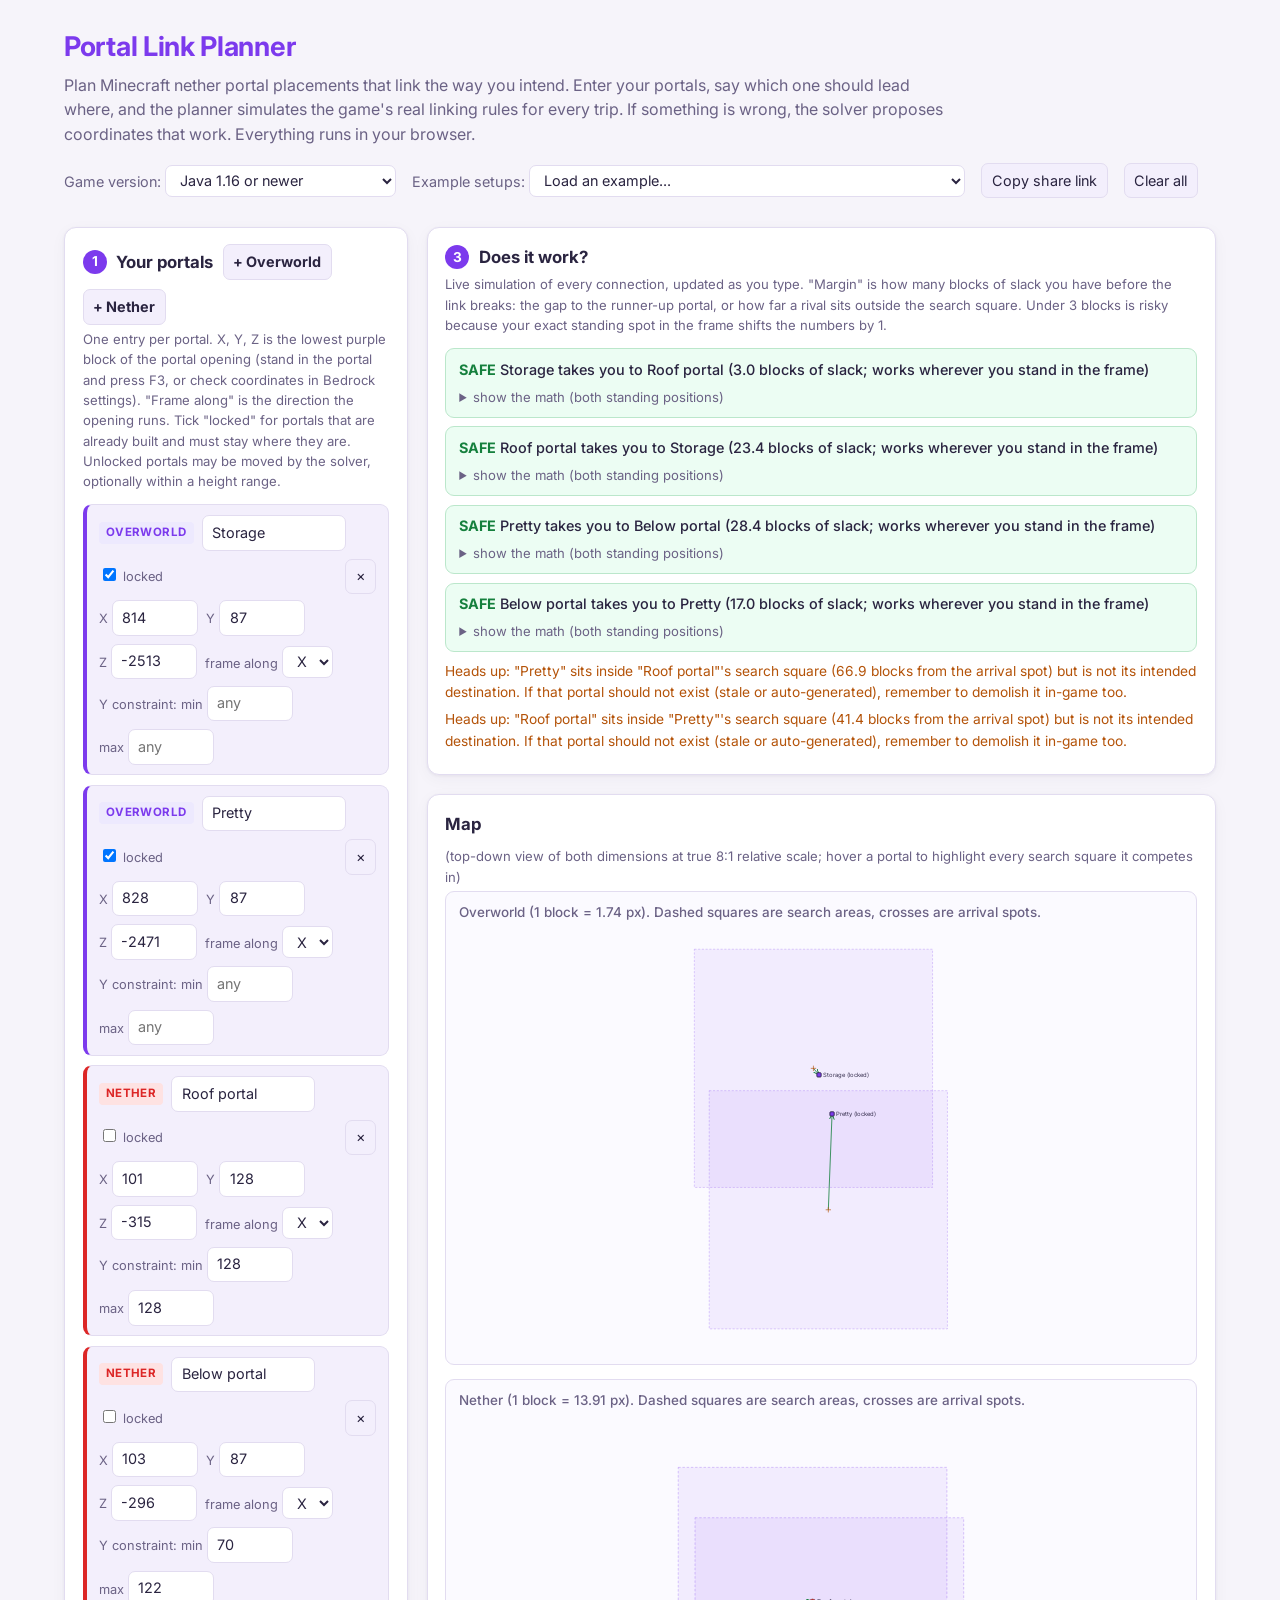
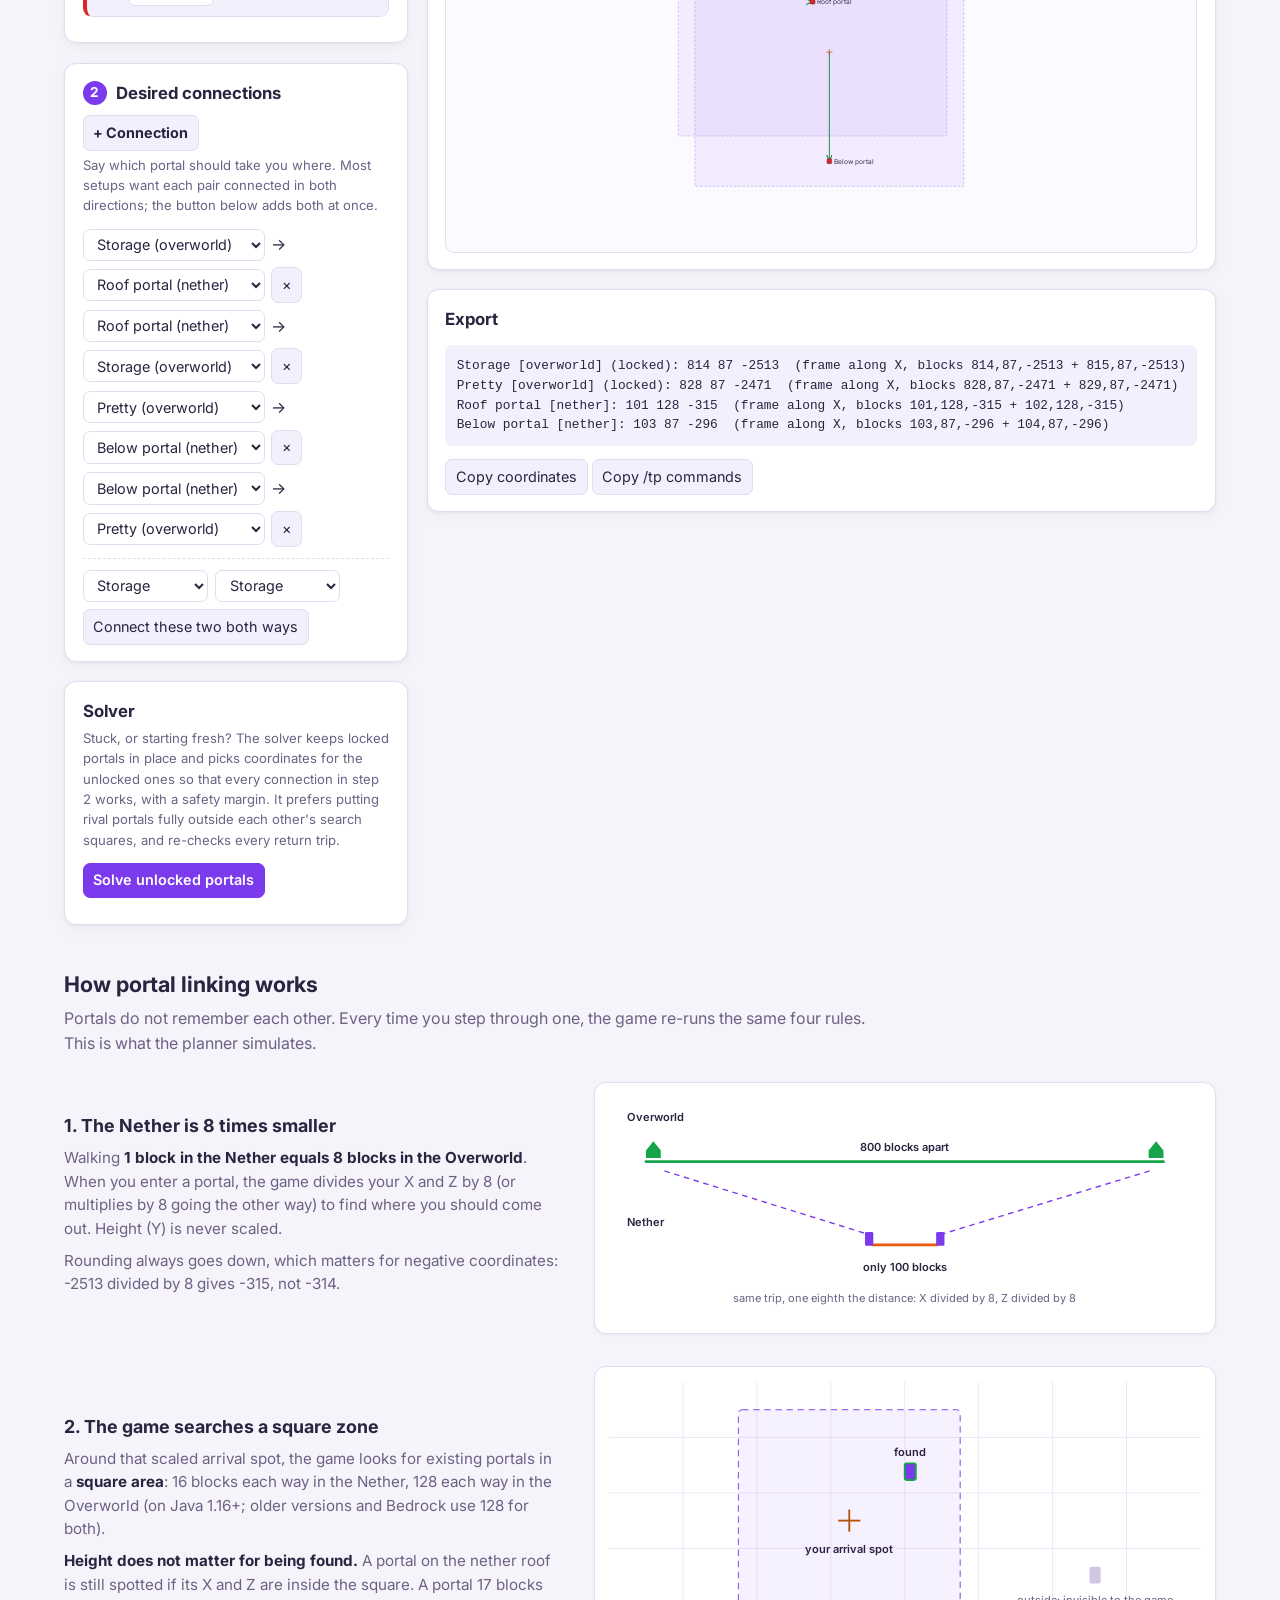
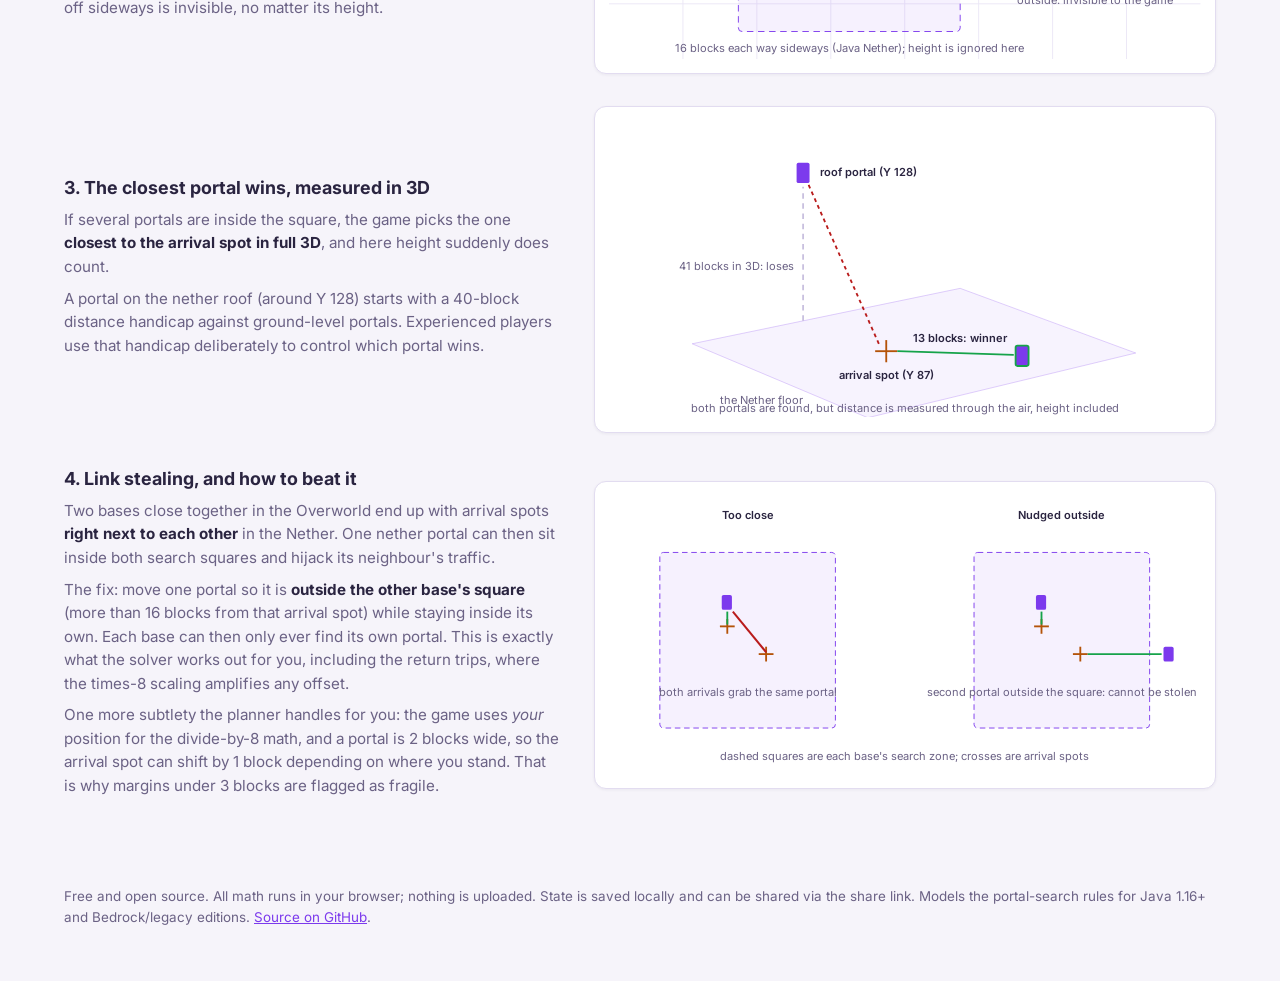
==== commit 72a9b780: "Single-page light theme redesign Back to one page: the planner and the illustrated guide live togeth" ====
--- a/index.html
+++ b/index.html
@@ -3,22 +3,22 @@
 <head>
   <meta charset="UTF-8">
   <meta name="viewport" content="width=device-width, initial-scale=1.0">
-  <title>Portal Link Planner — Minecraft Nether Portal Calculator</title>
-  <meta name="description" content="Free Minecraft nether portal calculator. Find exactly where to build your nether portal so it links to your base, check if two portals will connect, and learn how portal linking really works — with visual guides. No downloads, runs in your browser.">
+  <title>Portal Link Planner - Minecraft Nether Portal Calculator</title>
+  <meta name="description" content="Free Minecraft nether portal calculator and planner. Work out where to build portals so they link correctly, simulate every trip, catch link-stealing between nearby portals, and let the solver propose safe coordinates. Runs in your browser.">
   <meta name="keywords" content="minecraft nether portal calculator, where to build nether portal, nether portal not linking, portal coordinates calculator, minecraft portal linking explained, nether portal link, portal pairing, link stealing">
   <link rel="canonical" href="https://portals.smallapp.cc/">
   <meta name="robots" content="index, follow">
   <meta property="og:type" content="website">
   <meta property="og:url" content="https://portals.smallapp.cc/">
-  <meta property="og:title" content="Portal Link Planner — Minecraft Nether Portal Calculator">
-  <meta property="og:description" content="Find exactly where to build your nether portal, check if two portals will link, and learn how portal linking really works — with visual guides.">
+  <meta property="og:title" content="Portal Link Planner - Minecraft Nether Portal Calculator">
+  <meta property="og:description" content="Plan nether portal placements that link correctly. Simulates the real linking rules, flags hijacked links, and proposes safe coordinates.">
   <meta name="twitter:card" content="summary">
   <meta name="twitter:title" content="Portal Link Planner">
-  <meta name="twitter:description" content="Minecraft nether portal calculator — find where to build, check your links, learn the rules. Free, in your browser.">
-  <link rel="icon" href="data:image/svg+xml,%3Csvg xmlns='http://www.w3.org/2000/svg' viewBox='0 0 32 32'%3E%3Crect width='32' height='32' rx='6' fill='%231a1024'/%3E%3Crect x='8' y='4' width='16' height='24' rx='2' fill='none' stroke='%236b21a8' stroke-width='4'/%3E%3Crect x='12' y='8' width='8' height='16' fill='%23a855f7'/%3E%3C/svg%3E">
+  <meta name="twitter:description" content="Minecraft nether portal calculator and planner. Free, runs in your browser.">
+  <link rel="icon" href="data:image/svg+xml,%3Csvg xmlns='http://www.w3.org/2000/svg' viewBox='0 0 32 32'%3E%3Crect width='32' height='32' rx='6' fill='%23f3effc'/%3E%3Crect x='8' y='4' width='16' height='24' rx='2' fill='none' stroke='%237c3aed' stroke-width='4'/%3E%3Crect x='12' y='8' width='8' height='16' fill='%23a855f7'/%3E%3C/svg%3E">
   <link rel="preconnect" href="https://fonts.googleapis.com">
   <link rel="preconnect" href="https://fonts.gstatic.com" crossorigin>
-  <link href="https://fonts.googleapis.com/css2?family=Inter:wght@400;600;700;800&family=Press+Start+2P&display=swap" rel="stylesheet">
+  <link href="https://fonts.googleapis.com/css2?family=Inter:wght@400;500;600;700&display=swap" rel="stylesheet">
   <script type="application/ld+json">
   {
     "@context": "https://schema.org",
@@ -28,7 +28,7 @@
     "applicationCategory": "UtilityApplication",
     "operatingSystem": "Any (browser)",
     "offers": { "@type": "Offer", "price": "0", "priceCurrency": "USD" },
-    "description": "A free Minecraft nether portal calculator: find where to build your nether portal, check whether two portals will link, and plan multi-portal setups with an automatic solver. Models the real Java 1.16+ and Bedrock linking rules."
+    "description": "A free Minecraft nether portal calculator and planner: work out where to build portals so they link correctly, simulate every trip, and let the solver propose safe coordinates. Models the real Java 1.16+ and Bedrock linking rules."
   }
   </script>
   <script type="application/ld+json">
@@ -44,131 +44,120 @@
       {
         "@type": "Question",
         "name": "Why does my nether portal link to the wrong portal?",
-        "acceptedAnswer": { "@type": "Answer", "text": "Portals don't remember partners — every trip, the game searches a square area around your scaled coordinates (±16 blocks in the Nether, ±128 in the Overworld on Java 1.16+) and picks the closest portal in 3D. If another portal sits closer to your arrival spot, it steals the link. Move one portal out of the search square or closer to its own arrival spot." }
+        "acceptedAnswer": { "@type": "Answer", "text": "Portals do not remember partners. Every trip, the game searches a square area around your scaled coordinates (16 blocks each way in the Nether, 128 in the Overworld on Java 1.16+) and picks the closest portal in 3D. If another portal sits closer to your arrival spot, it steals the link. Move one portal out of the search square or closer to its own arrival spot." }
       },
       {
         "@type": "Question",
         "name": "Why did Minecraft create a new portal instead of using mine?",
-        "acceptedAnswer": { "@type": "Answer", "text": "No existing portal was inside the search square around your scaled arrival coordinates (±16 blocks sideways in the Nether, ±128 in the Overworld on Java 1.16+), so the game spawned a fresh one. Rebuild your portal within that range — height doesn't matter for being found, only sideways distance." }
+        "acceptedAnswer": { "@type": "Answer", "text": "No existing portal was inside the search square around your scaled arrival coordinates (16 blocks each way in the Nether, 128 in the Overworld on Java 1.16+), so the game spawned a fresh one. Rebuild your portal within that range. Height does not matter for being found, only sideways distance." }
       }
     ]
   }
   </script>
-  <link rel="stylesheet" href="home.css">
+  <link rel="stylesheet" href="style.css">
 </head>
 <body>
-  <nav>
-    <a class="brand pixel" href="/">⛧ PORTAL LINK PLANNER</a>
-    <a href="#calc">Calculator</a>
-    <a href="#check">Link checker</a>
-    <a href="#learn">How it works</a>
-    <span class="spacer"></span>
-    <a class="adv-link" href="advanced.html">Advanced planner →</a>
-  </nav>
-
-  <header class="hero">
-    <div class="hero-copy">
-      <h1 class="pixel">Make your portals link <span class="glow">where YOU want</span></h1>
-      <p class="lead">Tired of stepping into the Nether and popping out at the wrong portal — or worse, in a brand-new one in the middle of a lava lake? This free tool tells you <strong>exactly where to build</strong> so your portals always connect.</p>
-      <div class="btns">
-        <a class="btn btn-primary" href="#calc">📍 Find my portal spot</a>
-        <a class="btn btn-ghost" href="#learn">🤔 How does linking work?</a>
-      </div>
-    </div>
-    <div class="hero-portal" aria-hidden="true">
-      <div class="frame"></div>
-      <div class="swirl"></div>
-      <i></i><i></i><i></i><i></i><i></i>
-    </div>
-  </header>
-
-  <section id="calc">
-    <h2 class="pixel">📍 Where should I build?</h2>
-    <p class="sub">Stand at your portal (or where you want it), press <strong>F3</strong> (Java) or turn on coordinates (Bedrock), and type in your position. We'll tell you the perfect matching spot in the other dimension.</p>
-    <div class="card">
-      <div class="seg" id="calc-dir">
-        <button class="active" data-dir="overworld">I'm in the Overworld</button>
-        <button data-dir="nether">I'm in the Nether</button>
-      </div>
-      <div class="coord-row">
-        <label>X <input type="number" id="calc-x" value="800"></label>
-        <label>Y (height) <input type="number" id="calc-y" value="64"></label>
-        <label>Z <input type="number" id="calc-z" value="-2400"></label>
-      </div>
-      <div class="result-big" id="calc-out" aria-live="polite"></div>
-      <button class="mini" id="calc-copy">📋 Copy coordinates</button>
-    </div>
-  </section>
-
-  <section id="check">
-    <h2 class="pixel">🔗 Will my portals link?</h2>
-    <p class="sub">Already built both portals? Enter their coordinates and we'll simulate exactly what the game does — in both directions.</p>
-    <div class="card">
-      <div class="tool-grid">
-        <div>
-          <h3 style="margin:0 0 0.2rem">🌳 Overworld portal</h3>
-          <div class="coord-row">
-            <label>X <input type="number" id="ow-x" value="800"></label>
-            <label>Y <input type="number" id="ow-y" value="64"></label>
-            <label>Z <input type="number" id="ow-z" value="-2400"></label>
-          </div>
-        </div>
-        <div>
-          <h3 style="margin:0 0 0.2rem">🔥 Nether portal</h3>
-          <div class="coord-row">
-            <label>X <input type="number" id="ne-x" value="100"></label>
-            <label>Y <input type="number" id="ne-y" value="64"></label>
-            <label>Z <input type="number" id="ne-z" value="-300"></label>
-          </div>
-        </div>
-      </div>
-      <button class="go" id="check-btn">Check my portals ➜</button>
-      <div id="check-out" aria-live="polite"></div>
-      <div class="edition-row">
-        <label for="edition">Game version:</label>
+  <header>
+    <h1>Portal Link Planner</h1>
+    <p class="tagline">Plan Minecraft nether portal placements that link the way you intend. Enter your portals, say which one should lead where, and the planner simulates the game's real linking rules for every trip. If something is wrong, the solver proposes coordinates that work. Everything runs in your browser.</p>
+    <div class="toolbar">
+      <label>Game version:
         <select id="edition">
           <option value="java">Java 1.16 or newer</option>
           <option value="legacy">Bedrock, or Java before 1.16</option>
         </select>
-      </div>
-    </div>
-  </section>
+      </label>
+      <label>Example setups:
+        <select id="preset">
+          <option value="">Load an example...</option>
+          <option value="worked">Two nearby bases sharing a roof portal (link-stealing case)</option>
+          <option value="simple">Simple pair, one base</option>
+          <option value="hub">Nether hub with two gates</option>
+        </select>
+      </label>
+      <button id="share">Copy share link</button>
+      <button id="clear" class="danger">Clear all</button>
+    </div>
+  </header>
+
+  <main>
+    <section id="left">
+      <div class="panel">
+        <h2><span class="step-num">1</span> Your portals <button id="add-overworld">+ Overworld</button> <button id="add-nether">+ Nether</button></h2>
+        <span class="hint">One entry per portal. X, Y, Z is the lowest purple block of the portal opening (stand in the portal and press F3, or check coordinates in Bedrock settings). "Frame along" is the direction the opening runs. Tick "locked" for portals that are already built and must stay where they are. Unlocked portals may be moved by the solver, optionally within a height range.</span>
+        <div id="portal-list"></div>
+      </div>
+      <div class="panel">
+        <h2><span class="step-num">2</span> Desired connections <button id="add-link">+ Connection</button></h2>
+        <span class="hint">Say which portal should take you where. Most setups want each pair connected in both directions; the button below adds both at once.</span>
+        <div id="link-list"></div>
+        <div class="pair-row">
+          <select id="pair-a"></select> <select id="pair-b"></select>
+          <button id="pair-btn">Connect these two both ways</button>
+        </div>
+      </div>
+      <div class="panel">
+        <h2>Solver</h2>
+        <span class="hint">Stuck, or starting fresh? The solver keeps locked portals in place and picks coordinates for the unlocked ones so that every connection in step 2 works, with a safety margin. It prefers putting rival portals fully outside each other's search squares, and re-checks every return trip.</span>
+        <button id="solve" class="primary">Solve unlocked portals</button>
+        <div id="solver-output"></div>
+      </div>
+    </section>
+
+    <section id="right">
+      <div class="panel">
+        <h2><span class="step-num">3</span> Does it work?</h2>
+        <span class="hint">Live simulation of every connection, updated as you type. "Margin" is how many blocks of slack you have before the link breaks: the gap to the runner-up portal, or how far a rival sits outside the search square. Under 3 blocks is risky because your exact standing spot in the frame shifts the numbers by 1.</span>
+        <div id="verify-output"></div>
+        <div id="warnings"></div>
+      </div>
+      <div class="panel">
+        <h2>Map <span class="hint">(top-down view of both dimensions at true 8:1 relative scale; hover a portal to highlight every search square it competes in)</span></h2>
+        <div id="maps"></div>
+      </div>
+      <div class="panel">
+        <h2>Export</h2>
+        <pre id="coords-out"></pre>
+        <button id="copy-coords">Copy coordinates</button>
+        <button id="copy-tp">Copy /tp commands</button>
+      </div>
+    </section>
+  </main>
 
   <section id="learn">
-    <h2 class="pixel">🤔 How portal linking actually works</h2>
-    <p class="sub">Portals don't remember each other. <strong>Every single time</strong> you step through, the game re-runs the same little ritual — five simple rules. Once you know them, you can never be surprised again.</p>
-
-    <div class="step">
-      <div>
-        <span class="num">1</span>
-        <h3>The Nether is 8× smaller</h3>
-        <p>Walking <strong>1 block in the Nether = 8 blocks in the Overworld</strong>. That's why nether highways are so fast.</p>
-        <p>When you enter a portal, the game divides your X and Z by 8 (or multiplies by 8 going the other way) to find where you <em>should</em> come out. Height (Y) is never scaled.</p>
-      </div>
-      <div class="diagram">
-        <svg viewBox="0 0 640 250" role="img" aria-label="Diagram: 800 blocks in the Overworld equals 100 blocks in the Nether">
-          <text x="20" y="28" class="svg-label bright">🌳 Overworld</text>
-          <line x1="40" y1="70" x2="600" y2="70" stroke="#4ade80" stroke-width="3" stroke-linecap="round"/>
-          <text x="52" y="52" font-size="20">🏠</text><text x="572" y="52" font-size="20">🏰</text>
-          <text x="320" y="60" text-anchor="middle" class="svg-label bright">800 blocks… a long hike 😮‍💨</text>
-          <line x1="60" y1="80" x2="285" y2="150" class="dashline" stroke="#a855f7" stroke-width="1.5"/>
-          <line x1="585" y1="80" x2="355" y2="150" class="dashline" stroke="#a855f7" stroke-width="1.5"/>
-          <text x="20" y="140" class="svg-label bright">🔥 Nether</text>
-          <line x1="285" y1="160" x2="355" y2="160" stroke="#fb923c" stroke-width="3" stroke-linecap="round"/>
-          <rect x="277" y="148" width="9" height="14" rx="1.5" fill="#a855f7"/>
-          <rect x="354" y="148" width="9" height="14" rx="1.5" fill="#a855f7"/>
-          <text x="320" y="185" text-anchor="middle" class="svg-label bright">only 100 blocks 🎉</text>
-          <text x="320" y="225" text-anchor="middle" class="svg-label">same trip, ÷8 the distance — X÷8, Z÷8</text>
-        </svg>
-      </div>
-    </div>
-
-    <div class="step">
-      <div>
-        <span class="num">2</span>
-        <h3>The game searches a square zone</h3>
-        <p>Around that ÷8 spot, the game looks for existing portals in a <strong>square area</strong>: ±16 blocks sideways in the Nether (±128 in the Overworld, on Java 1.16+).</p>
-        <p><strong>Height doesn't matter for being found</strong> — a portal way up on the nether roof is still spotted if its X/Z are inside the square.</p>
+    <h2>How portal linking works</h2>
+    <p class="sub">Portals do not remember each other. Every time you step through one, the game re-runs the same four rules. This is what the planner simulates.</p>
+
+    <div class="step">
+      <div>
+        <h3>1. The Nether is 8 times smaller</h3>
+        <p>Walking <strong>1 block in the Nether equals 8 blocks in the Overworld</strong>. When you enter a portal, the game divides your X and Z by 8 (or multiplies by 8 going the other way) to find where you should come out. Height (Y) is never scaled.</p>
+        <p>Rounding always goes down, which matters for negative coordinates: -2513 divided by 8 gives -315, not -314.</p>
+      </div>
+      <div class="diagram">
+        <svg viewBox="0 0 640 240" role="img" aria-label="Diagram: 800 blocks in the Overworld equals 100 blocks in the Nether">
+          <text x="20" y="26" class="svg-label bright">Overworld</text>
+          <line x1="40" y1="70" x2="600" y2="70" stroke="#16a34a" stroke-width="3" stroke-linecap="round"/>
+          <polygon points="40,58 48,48 56,58 56,66 40,66" fill="#16a34a"/>
+          <polygon points="584,58 592,48 600,58 600,66 584,66" fill="#16a34a"/>
+          <text x="320" y="58" text-anchor="middle" class="svg-label bright">800 blocks apart</text>
+          <line x1="60" y1="80" x2="285" y2="150" class="dashline" stroke="#7c3aed" stroke-width="1.5"/>
+          <line x1="585" y1="80" x2="355" y2="150" class="dashline" stroke="#7c3aed" stroke-width="1.5"/>
+          <text x="20" y="140" class="svg-label bright">Nether</text>
+          <line x1="285" y1="160" x2="355" y2="160" stroke="#ea580c" stroke-width="3" stroke-linecap="round"/>
+          <rect x="277" y="146" width="9" height="15" rx="1.5" fill="#7c3aed"/>
+          <rect x="354" y="146" width="9" height="15" rx="1.5" fill="#7c3aed"/>
+          <text x="320" y="188" text-anchor="middle" class="svg-label bright">only 100 blocks</text>
+          <text x="320" y="222" text-anchor="middle" class="svg-label">same trip, one eighth the distance: X divided by 8, Z divided by 8</text>
+        </svg>
+      </div>
+    </div>
+
+    <div class="step">
+      <div>
+        <h3>2. The game searches a square zone</h3>
+        <p>Around that scaled arrival spot, the game looks for existing portals in a <strong>square area</strong>: 16 blocks each way in the Nether, 128 each way in the Overworld (on Java 1.16+; older versions and Bedrock use 128 for both).</p>
+        <p><strong>Height does not matter for being found.</strong> A portal on the nether roof is still spotted if its X and Z are inside the square. A portal 17 blocks off sideways is invisible, no matter its height.</p>
       </div>
       <div class="diagram">
         <svg viewBox="0 0 640 300" role="img" aria-label="Diagram: search square around the arrival spot, one portal found inside, one ignored outside">
@@ -180,128 +169,85 @@
             <line x1="400" y1="0" x2="400" y2="300"/><line x1="480" y1="0" x2="480" y2="300"/>
             <line x1="560" y1="0" x2="560" y2="300"/>
           </g>
-          <rect x="140" y="30" width="240" height="240" fill="rgba(168,85,247,0.12)" stroke="#a855f7" stroke-dasharray="7 5" rx="4"/>
+          <rect x="140" y="30" width="240" height="240" fill="rgba(124,58,237,0.07)" stroke="#7c3aed" stroke-dasharray="7 5" rx="4"/>
           <g class="crosshair">
             <line x1="248" y1="150" x2="272" y2="150"/><line x1="260" y1="138" x2="260" y2="162"/>
           </g>
           <text x="260" y="185" text-anchor="middle" class="svg-label bright">your arrival spot</text>
-          <rect x="320" y="88" width="12" height="18" rx="2" fill="#a855f7" stroke="#4ade80" stroke-width="2"/>
-          <text x="326" y="80" text-anchor="middle" class="svg-label bright" fill="#4ade80">✓ found</text>
-          <rect x="520" y="200" width="12" height="18" rx="2" fill="#3f3654"/>
-          <text x="526" y="240" text-anchor="middle" class="svg-label">✗ outside — invisible to the game</text>
-          <text x="260" y="290" text-anchor="middle" class="svg-label">±16 blocks sideways (Java Nether) — height is ignored here</text>
-        </svg>
-      </div>
-    </div>
-
-    <div class="step">
-      <div>
-        <span class="num">3</span>
-        <h3>Closest portal wins — in 3D</h3>
-        <p>If several portals are inside the square, the game picks the one <strong>closest to your arrival spot in full 3D</strong> — and here, height suddenly <em>does</em> count.</p>
-        <p>A portal on the nether roof (Y≈128) starts with a ~40-block distance handicap against ground-level portals. Smart players use this on purpose to control links!</p>
+          <rect x="320" y="88" width="12" height="18" rx="2" fill="#7c3aed" stroke="#16a34a" stroke-width="2"/>
+          <text x="326" y="80" text-anchor="middle" class="svg-label bright" fill="#16a34a">found</text>
+          <rect x="520" y="200" width="12" height="18" rx="2" fill="#cfc7e2"/>
+          <text x="526" y="240" text-anchor="middle" class="svg-label">outside: invisible to the game</text>
+          <text x="260" y="292" text-anchor="middle" class="svg-label">16 blocks each way sideways (Java Nether); height is ignored here</text>
+        </svg>
+      </div>
+    </div>
+
+    <div class="step">
+      <div>
+        <h3>3. The closest portal wins, measured in 3D</h3>
+        <p>If several portals are inside the square, the game picks the one <strong>closest to the arrival spot in full 3D</strong>, and here height suddenly does count.</p>
+        <p>A portal on the nether roof (around Y 128) starts with a 40-block distance handicap against ground-level portals. Experienced players use that handicap deliberately to control which portal wins.</p>
       </div>
       <div class="diagram">
         <svg viewBox="0 0 640 320" role="img" aria-label="Diagram: a ground portal 13 blocks away beats a roof portal 41 blocks away in 3D distance">
-          <polygon points="90,240 380,180 570,250 280,320" fill="rgba(168,85,247,0.08)" stroke="rgba(168,85,247,0.3)"/>
+          <polygon points="90,240 380,180 570,250 280,320" fill="rgba(124,58,237,0.06)" stroke="rgba(124,58,237,0.25)"/>
           <text x="120" y="305" class="svg-label">the Nether floor</text>
           <g class="crosshair">
             <line x1="288" y1="248" x2="312" y2="248"/><line x1="300" y1="236" x2="300" y2="260"/>
           </g>
           <text x="300" y="278" text-anchor="middle" class="svg-label bright">arrival spot (Y 87)</text>
-          <rect x="440" y="242" width="14" height="22" rx="2" fill="#a855f7" stroke="#4ade80" stroke-width="2"/>
-          <line x1="312" y1="248" x2="438" y2="252" stroke="#4ade80" stroke-width="2"/>
-          <text x="380" y="238" text-anchor="middle" class="svg-label bright" fill="#4ade80">13 blocks — winner ✓</text>
-          <line x1="210" y1="215" x2="210" y2="70" class="dashline" stroke="#5b4a7a" stroke-width="1.5"/>
-          <rect x="203" y="44" width="14" height="22" rx="2" fill="#a855f7"/>
+          <rect x="440" y="242" width="14" height="22" rx="2" fill="#7c3aed" stroke="#16a34a" stroke-width="2"/>
+          <line x1="312" y1="248" x2="438" y2="252" stroke="#16a34a" stroke-width="2"/>
+          <text x="380" y="238" text-anchor="middle" class="svg-label bright" fill="#16a34a">13 blocks: winner</text>
+          <line x1="210" y1="215" x2="210" y2="70" class="dashline" stroke="#b9aed6" stroke-width="1.5"/>
+          <rect x="203" y="44" width="14" height="22" rx="2" fill="#7c3aed"/>
           <text x="228" y="58" class="svg-label bright">roof portal (Y 128)</text>
-          <line x1="292" y1="240" x2="216" y2="68" stroke="#f87171" stroke-width="2" stroke-dasharray="4 4"/>
-          <text x="200" y="160" text-anchor="end" class="svg-label" fill="#f87171">41 blocks in 3D ✗</text>
-          <text x="320" y="312" text-anchor="middle" class="svg-label">both are “found” — but distance is measured through the air, height included</text>
-        </svg>
-      </div>
-    </div>
-
-    <div class="step">
-      <div>
-        <span class="num">4</span>
-        <h3>Your exact standing spot matters (a little)</h3>
-        <p>A portal is 2 blocks wide, and the game uses <em>your</em> position — not the portal's — for the ÷8 math. Stand on the other side of the frame and the arrival spot can shift by <strong>1 block</strong>.</p>
-        <p>Usually harmless… unless your plan only wins by a hair. Good plans keep a <strong>2–3 block safety margin</strong> so they work no matter where you stand.</p>
-      </div>
-      <div class="diagram">
-        <svg viewBox="0 0 640 260" role="img" aria-label="Diagram: standing in the left or right half of a portal shifts the computed arrival spot by one block">
-          <rect x="70" y="30" width="150" height="190" rx="6" fill="#1c1230" stroke="#3b2f5e" stroke-width="10"/>
-          <rect x="95" y="55" width="100" height="140" rx="3" fill="#7e22ce" opacity="0.85"/>
-          <rect x="106" y="105" width="28" height="70" rx="4" fill="#0ea5e9" opacity="0.9"/>
-          <circle cx="120" cy="92" r="12" fill="#fcd9b8"/>
-          <rect x="156" y="105" width="28" height="70" rx="4" fill="#0ea5e9" opacity="0.35"/>
-          <circle cx="170" cy="92" r="12" fill="#fcd9b8" opacity="0.35"/>
-          <text x="145" y="245" text-anchor="middle" class="svg-label">two places to stand…</text>
-          <line x1="230" y1="100" x2="400" y2="100" class="dashline" stroke="#0ea5e9" stroke-width="2"/>
-          <line x1="230" y1="150" x2="400" y2="170" class="dashline" stroke="#0ea5e9" stroke-width="2" opacity="0.4"/>
-          <g class="crosshair"><line x1="418" y1="100" x2="442" y2="100"/><line x1="430" y1="88" x2="430" y2="112"/></g>
-          <g class="crosshair" opacity="0.45"><line x1="418" y1="170" x2="442" y2="170"/><line x1="430" y1="158" x2="430" y2="182"/></g>
-          <text x="460" y="104" class="svg-label bright">arrival spot A</text>
-          <text x="460" y="174" class="svg-label">arrival spot B — 1 block over</text>
-          <text x="400" y="245" text-anchor="middle" class="svg-label">…two slightly different results. Keep a safety margin!</text>
-        </svg>
-      </div>
-    </div>
-
-    <div class="step">
-      <div>
-        <span class="num">5</span>
-        <h3>Link stealing — and how to beat it</h3>
-        <p>Two bases close together in the Overworld? Their ÷8 arrival spots in the Nether end up <em>right next to each other</em> — and one nether portal can sit in <strong>both</strong> search squares, hijacking its neighbour's traffic.</p>
-        <p>The fix: nudge one portal so it's <strong>outside the other base's square</strong> (more than 16 blocks from its arrival spot) while staying inside its own. Then each base can only ever find its own portal. That's exactly what our <a href="advanced.html" style="color:var(--portal-bright)">Advanced planner</a> figures out for you.</p>
+          <line x1="292" y1="240" x2="216" y2="68" stroke="#b91c1c" stroke-width="2" stroke-dasharray="4 4"/>
+          <text x="200" y="160" text-anchor="end" class="svg-label" fill="#b91c1c">41 blocks in 3D: loses</text>
+          <text x="320" y="314" text-anchor="middle" class="svg-label">both portals are found, but distance is measured through the air, height included</text>
+        </svg>
+      </div>
+    </div>
+
+    <div class="step">
+      <div>
+        <h3>4. Link stealing, and how to beat it</h3>
+        <p>Two bases close together in the Overworld end up with arrival spots <strong>right next to each other</strong> in the Nether. One nether portal can then sit inside both search squares and hijack its neighbour's traffic.</p>
+        <p>The fix: move one portal so it is <strong>outside the other base's square</strong> (more than 16 blocks from that arrival spot) while staying inside its own. Each base can then only ever find its own portal. This is exactly what the solver works out for you, including the return trips, where the times-8 scaling amplifies any offset.</p>
+        <p>One more subtlety the planner handles for you: the game uses <em>your</em> position for the divide-by-8 math, and a portal is 2 blocks wide, so the arrival spot can shift by 1 block depending on where you stand. That is why margins under 3 blocks are flagged as fragile.</p>
       </div>
       <div class="diagram">
         <svg viewBox="0 0 640 300" role="img" aria-label="Diagram: before, one portal steals both links; after moving it outside the neighbouring search square, each base links to its own portal">
-          <text x="150" y="24" text-anchor="middle" class="svg-label bright" fill="#f87171">❌ too close</text>
-          <rect x="55" y="60" width="190" height="190" fill="rgba(168,85,247,0.10)" stroke="#a855f7" stroke-dasharray="6 4" rx="4"/>
+          <text x="150" y="24" text-anchor="middle" class="svg-label bright" fill="#b91c1c">Too close</text>
+          <rect x="55" y="60" width="190" height="190" fill="rgba(124,58,237,0.07)" stroke="#7c3aed" stroke-dasharray="6 4" rx="4"/>
           <g class="crosshair"><line x1="120" y1="140" x2="136" y2="140"/><line x1="128" y1="132" x2="128" y2="148"/></g>
           <g class="crosshair"><line x1="162" y1="170" x2="178" y2="170"/><line x1="170" y1="162" x2="170" y2="178"/></g>
-          <rect x="122" y="108" width="11" height="16" rx="2" fill="#a855f7"/>
-          <line x1="128" y1="138" x2="128" y2="126" stroke="#4ade80" stroke-width="2"/>
-          <line x1="170" y1="168" x2="134" y2="126" stroke="#f87171" stroke-width="2.2"/>
-          <text x="150" y="215" text-anchor="middle" class="svg-label" fill="#f87171">both arrivals grab the same portal!</text>
-          <text x="490" y="24" text-anchor="middle" class="svg-label bright" fill="#4ade80">✅ nudged outside</text>
-          <rect x="395" y="60" width="190" height="190" fill="rgba(168,85,247,0.10)" stroke="#a855f7" stroke-dasharray="6 4" rx="4"/>
+          <rect x="122" y="106" width="11" height="16" rx="2" fill="#7c3aed"/>
+          <line x1="128" y1="138" x2="128" y2="124" stroke="#16a34a" stroke-width="2"/>
+          <line x1="170" y1="168" x2="134" y2="124" stroke="#b91c1c" stroke-width="2.2"/>
+          <text x="150" y="215" text-anchor="middle" class="svg-label" fill="#b91c1c">both arrivals grab the same portal</text>
+          <text x="490" y="24" text-anchor="middle" class="svg-label bright" fill="#15803d">Nudged outside</text>
+          <rect x="395" y="60" width="190" height="190" fill="rgba(124,58,237,0.07)" stroke="#7c3aed" stroke-dasharray="6 4" rx="4"/>
           <g class="crosshair"><line x1="460" y1="140" x2="476" y2="140"/><line x1="468" y1="132" x2="468" y2="148"/></g>
           <g class="crosshair"><line x1="502" y1="170" x2="518" y2="170"/><line x1="510" y1="162" x2="510" y2="178"/></g>
-          <rect x="462" y="108" width="11" height="16" rx="2" fill="#a855f7"/>
-          <rect x="600" y="162" width="11" height="16" rx="2" fill="#a855f7"/>
-          <line x1="468" y1="138" x2="468" y2="126" stroke="#4ade80" stroke-width="2"/>
-          <line x1="518" y1="170" x2="598" y2="170" stroke="#4ade80" stroke-width="2"/>
-          <text x="490" y="215" text-anchor="middle" class="svg-label" fill="#4ade80">2nd portal outside the square → can't be stolen</text>
-          <text x="320" y="285" text-anchor="middle" class="svg-label">squares = each base's ±16 search zone · ✛ = arrival spots</text>
+          <rect x="462" y="106" width="11" height="16" rx="2" fill="#7c3aed"/>
+          <rect x="600" y="162" width="11" height="16" rx="2" fill="#7c3aed"/>
+          <line x1="468" y1="138" x2="468" y2="124" stroke="#16a34a" stroke-width="2"/>
+          <line x1="518" y1="170" x2="598" y2="170" stroke="#16a34a" stroke-width="2"/>
+          <text x="490" y="215" text-anchor="middle" class="svg-label" fill="#15803d">second portal outside the square: cannot be stolen</text>
+          <text x="320" y="285" text-anchor="middle" class="svg-label">dashed squares are each base's search zone; crosses are arrival spots</text>
         </svg>
       </div>
     </div>
   </section>
 
-  <section class="cta-adv">
-    <div class="card">
-      <h2 class="pixel">🧙 Planning something bigger?</h2>
-      <p>Roof portals, nether hubs, multiple bases sharing one area, Bedrock quirks… The <strong>Advanced planner</strong> handles the hard stuff:</p>
-      <ul>
-        <li>🗺️ Any number of portals, with a live 2D map of both dimensions</li>
-        <li>🧪 Simulates every trip in both directions, with safety margins</li>
-        <li>🤖 Auto-solver: tell it which portals are fixed, it finds spots for the rest</li>
-        <li>🔗 Shareable links, presets, copy-paste coordinates</li>
-      </ul>
-      <br>
-      <a class="btn btn-primary" href="advanced.html">Open the Advanced planner →</a>
-    </div>
-  </section>
-
   <footer>
-    <p>Free &amp; open source · all math runs in your browser, nothing is uploaded ·
-    <a href="https://github.com/DeeKahy/portal-link-planner">Source on GitHub</a></p>
-    <p>Models the real portal-search rules for Java 1.16+ and Bedrock/legacy editions: ÷8 coordinate scaling, ±16/±128 search squares, 3D-distance winner selection, and standing-spot wobble.</p>
+    <p>Free and open source. All math runs in your browser; nothing is uploaded. State is saved locally and can be shared via the share link.
+    Models the portal-search rules for Java 1.16+ and Bedrock/legacy editions.
+    <a href="https://github.com/DeeKahy/portal-link-planner">Source on GitHub</a>.</p>
   </footer>
 
-  <script type="module" src="home.js"></script>
+  <script type="module" src="app.js"></script>
 </body>
 </html>
--- a/style.css
+++ b/style.css
@@ -0,0 +1,150 @@
+:root {
+  --bg: #f6f4fa;
+  --card: #ffffff;
+  --card2: #f3effc;
+  --text: #2a2440;
+  --muted: #6b6285;
+  --accent: #7c3aed;
+  --accent-soft: #ede9fe;
+  --green: #15803d;
+  --green-soft: #ecfdf3;
+  --yellow: #b45309;
+  --yellow-soft: #fffbeb;
+  --red: #b91c1c;
+  --red-soft: #fef2f2;
+  --border: #e2dcf0;
+}
+* { box-sizing: border-box; }
+body {
+  margin: 0;
+  font-family: "Inter", system-ui, -apple-system, "Segoe UI", Roboto, sans-serif;
+  background: var(--bg);
+  color: var(--text);
+  line-height: 1.55;
+}
+
+header { padding: 1.6rem 5vw 0.8rem; max-width: 80rem; margin: 0 auto; }
+h1 { margin: 0 0 0.3rem; font-size: 1.7rem; color: var(--accent); letter-spacing: -0.3px; }
+.tagline { margin: 0 0 1rem; color: var(--muted); max-width: 56rem; font-size: 1rem; }
+h2 { font-size: 1.05rem; margin: 0 0 0.25rem; display: flex; align-items: center; gap: 0.6rem; flex-wrap: wrap; }
+.panel > .hint { display: block; margin: 0 0 0.8rem; }
+
+.toolbar { display: flex; gap: 1rem; flex-wrap: wrap; align-items: center; }
+.toolbar label { color: var(--muted); font-size: 0.9rem; }
+
+main { display: grid; grid-template-columns: minmax(340px, 470px) 1fr; gap: 1.2rem; padding: 1rem 5vw 0; max-width: 80rem; margin: 0 auto; align-items: start; }
+@media (max-width: 900px) { main { grid-template-columns: 1fr; } }
+
+.panel {
+  background: var(--card);
+  border: 1px solid var(--border);
+  border-radius: 12px;
+  padding: 1rem 1.1rem;
+  margin-bottom: 1.2rem;
+  box-shadow: 0 1px 3px rgba(42, 36, 64, 0.06), 0 4px 16px rgba(42, 36, 64, 0.04);
+}
+.step-num {
+  display: inline-flex; align-items: center; justify-content: center;
+  width: 1.5rem; height: 1.5rem; border-radius: 50%; flex-shrink: 0;
+  background: var(--accent); color: #fff; font-size: 0.85rem; font-weight: 700;
+}
+
+button, select, input {
+  background: #fff;
+  color: var(--text);
+  border: 1px solid var(--border);
+  border-radius: 7px;
+  padding: 0.35rem 0.6rem;
+  font: inherit;
+  font-size: 0.9rem;
+}
+button { cursor: pointer; background: var(--card2); }
+button:hover { border-color: var(--accent); color: var(--accent); }
+button.primary { background: var(--accent); border-color: var(--accent); color: #fff; font-weight: 600; }
+button.primary:hover { background: #6d28d9; color: #fff; }
+button.danger:hover { border-color: var(--red); color: var(--red); }
+input[type="number"] { width: 5.4rem; }
+input[type="text"] { width: 9rem; }
+input:focus, select:focus { outline: 2px solid var(--accent-soft); border-color: var(--accent); }
+
+.portal-card {
+  background: var(--card2);
+  border: 1px solid var(--border);
+  border-left: 4px solid var(--accent);
+  border-radius: 9px;
+  padding: 0.6rem 0.75rem;
+  margin-bottom: 0.6rem;
+  font-size: 0.88rem;
+}
+.portal-card.nether { border-left-color: #dc2626; }
+.portal-card .row { display: flex; gap: 0.5rem; align-items: center; flex-wrap: wrap; margin-bottom: 0.4rem; }
+.portal-card .row:last-child { margin-bottom: 0; }
+.portal-card .dim-tag {
+  font-size: 0.72rem; font-weight: 700; letter-spacing: 0.4px;
+  padding: 0.12rem 0.45rem; border-radius: 4px;
+  background: var(--accent-soft); color: var(--accent);
+}
+.portal-card.nether .dim-tag { background: #fee2e2; color: #dc2626; }
+.portal-card label { color: var(--muted); font-size: 0.8rem; }
+.portal-card .del { margin-left: auto; }
+
+.link-row { display: flex; gap: 0.4rem; align-items: center; margin-bottom: 0.45rem; flex-wrap: wrap; }
+.pair-row { display: flex; gap: 0.45rem; align-items: center; flex-wrap: wrap; margin-top: 0.7rem; padding-top: 0.7rem; border-top: 1px dashed var(--border); }
+
+.verdict { border-radius: 9px; padding: 0.6rem 0.8rem; margin-bottom: 0.55rem; font-size: 0.9rem; border: 1px solid var(--border); background: #fff; }
+.verdict.green { background: var(--green-soft); border-color: #bbe7cb; }
+.verdict.yellow { background: var(--yellow-soft); border-color: #f3dfae; }
+.verdict.red { background: var(--red-soft); border-color: #f5c6c6; }
+.verdict .headline { font-weight: 500; }
+.verdict .green-t { color: var(--green); font-weight: 700; }
+.verdict .yellow-t { color: var(--yellow); font-weight: 700; }
+.verdict .red-t { color: var(--red); font-weight: 700; }
+.verdict details { margin-top: 0.35rem; }
+.verdict summary { cursor: pointer; color: var(--muted); font-size: 0.82rem; }
+.verdict table { border-collapse: collapse; margin-top: 0.35rem; font-size: 0.8rem; }
+.verdict td, .verdict th { padding: 0.18rem 0.55rem; border-bottom: 1px solid var(--border); text-align: left; }
+.verdict th { color: var(--muted); font-weight: 600; }
+
+.warning { color: var(--yellow); font-size: 0.86rem; margin: 0.35rem 0; }
+
+#maps { display: flex; flex-direction: column; gap: 0.9rem; }
+.map-wrap { background: #fbfaff; border: 1px solid var(--border); border-radius: 9px; padding: 0.5rem; }
+.map-wrap h3 { margin: 0.1rem 0.3rem 0.4rem; font-size: 0.84rem; color: var(--muted); font-weight: 500; }
+svg text { font-family: inherit; }
+.search-square { fill: rgba(124, 58, 237, 0.07); stroke: rgba(124, 58, 237, 0.45); stroke-dasharray: 4 3; }
+.search-square.hl { fill: rgba(180, 83, 9, 0.14); stroke: var(--yellow); }
+.portal-marker { cursor: pointer; }
+.link-arrow.good { stroke: var(--green); } .link-arrow.bad { stroke: var(--red); }
+
+#coords-out { background: var(--card2); border-radius: 7px; padding: 0.7rem; font-size: 0.8rem; overflow-x: auto; white-space: pre; }
+#solver-output { margin-top: 0.6rem; font-size: 0.9rem; }
+#solver-output .sol-ok { color: var(--green); }
+#solver-output .sol-fail { color: var(--red); }
+.hint { color: var(--muted); font-size: 0.82rem; font-weight: 400; }
+
+/* explainer section with diagrams */
+#learn { padding: 1.5rem 5vw 1rem; max-width: 80rem; margin: 0 auto; }
+#learn > h2 { font-size: 1.35rem; margin-bottom: 0.3rem; }
+#learn > .sub { color: var(--muted); margin: 0 0 1.6rem; max-width: 52rem; }
+.step {
+  display: grid; grid-template-columns: minmax(240px, 1fr) minmax(300px, 1.25fr);
+  gap: 2rem; align-items: center; margin-bottom: 2rem;
+}
+@media (max-width: 860px) { .step { grid-template-columns: 1fr; gap: 1rem; } }
+.step h3 { margin: 0 0 0.4rem; font-size: 1.12rem; }
+.step p { margin: 0 0 0.5rem; color: var(--muted); font-size: 0.95rem; }
+.step p strong { color: var(--text); }
+.step .diagram {
+  background: var(--card); border: 1px solid var(--border); border-radius: 12px; padding: 0.9rem;
+  box-shadow: 0 1px 3px rgba(42, 36, 64, 0.06);
+}
+.step svg { display: block; width: 100%; height: auto; }
+
+.svg-label { font-size: 12px; fill: var(--muted); font-family: inherit; }
+.svg-label.bright { fill: var(--text); font-weight: 600; }
+.svg-grid line { stroke: #ebe6f6; }
+.crosshair { stroke: #b45309; stroke-width: 2; }
+.dashline { stroke-dasharray: 6 5; }
+
+footer { padding: 1.2rem 5vw 2.5rem; color: var(--muted); font-size: 0.84rem; max-width: 80rem; margin: 0 auto; }
+footer a { color: var(--accent); }
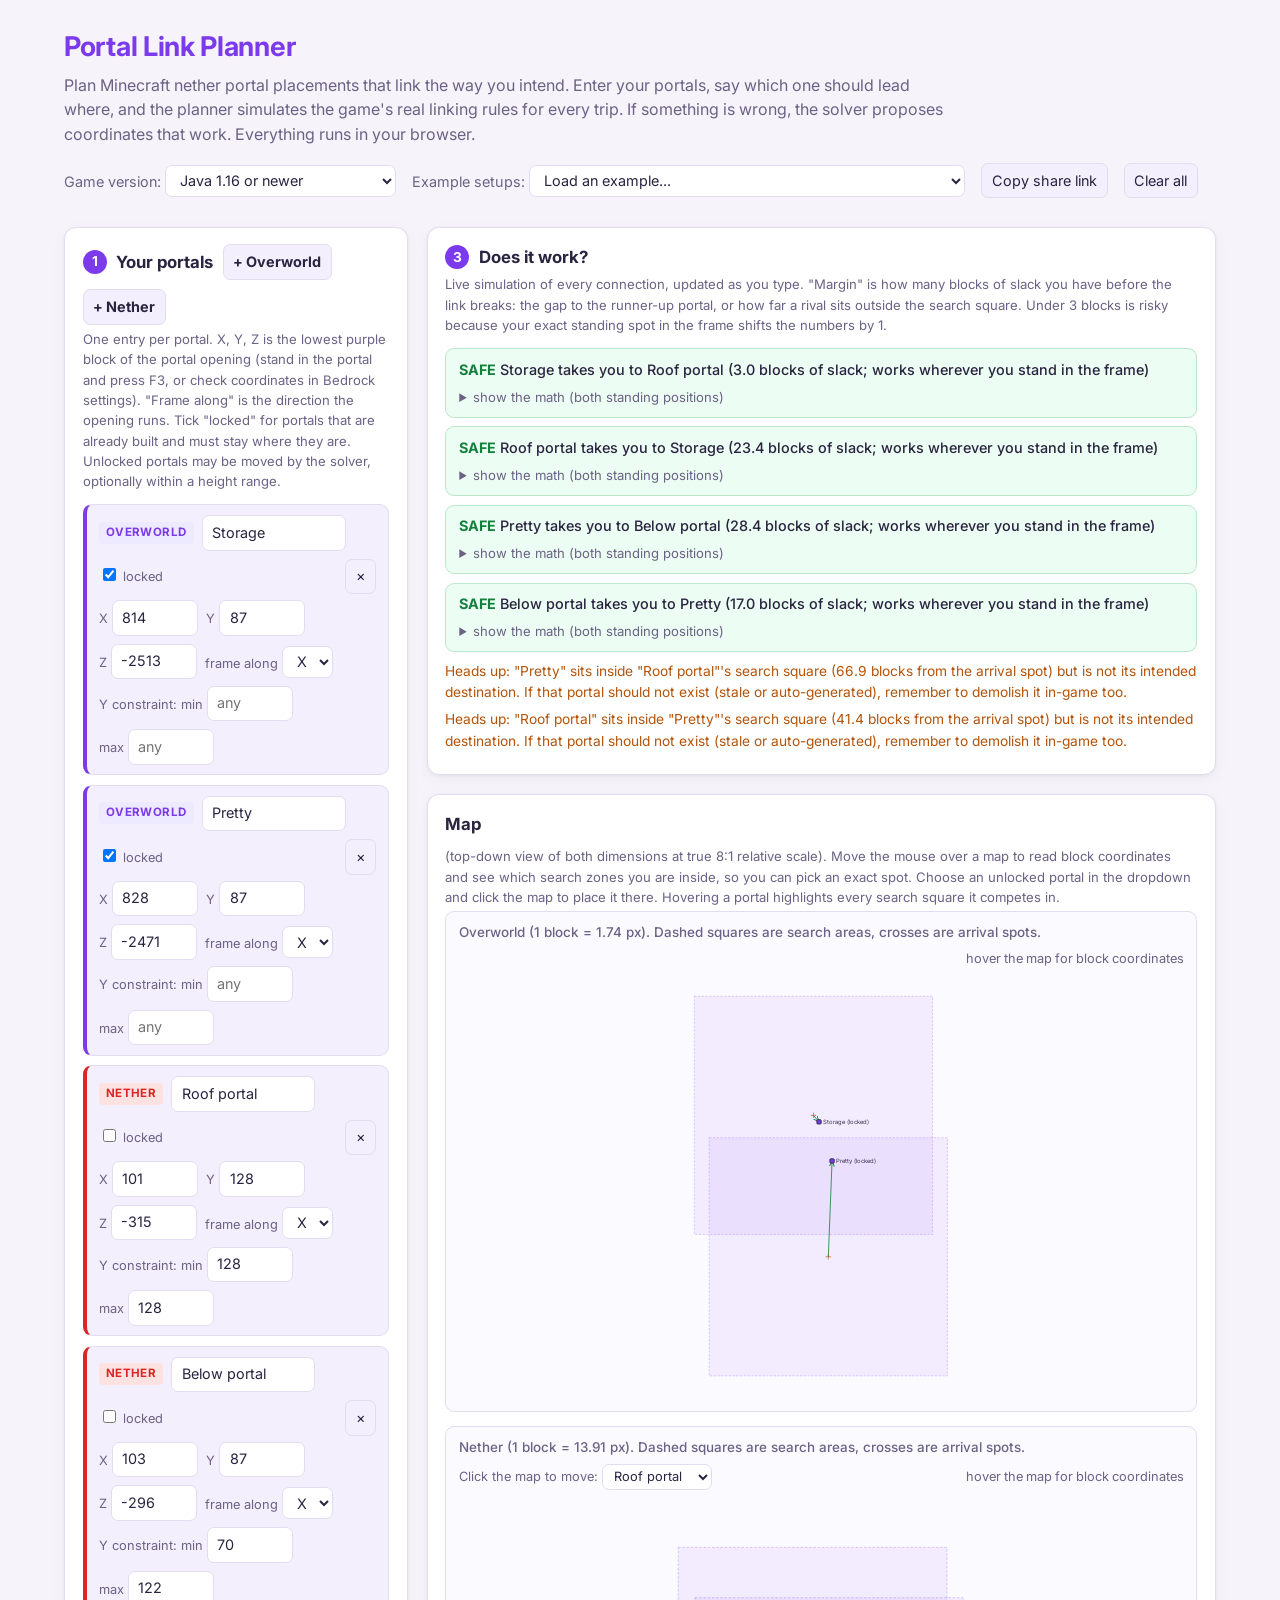
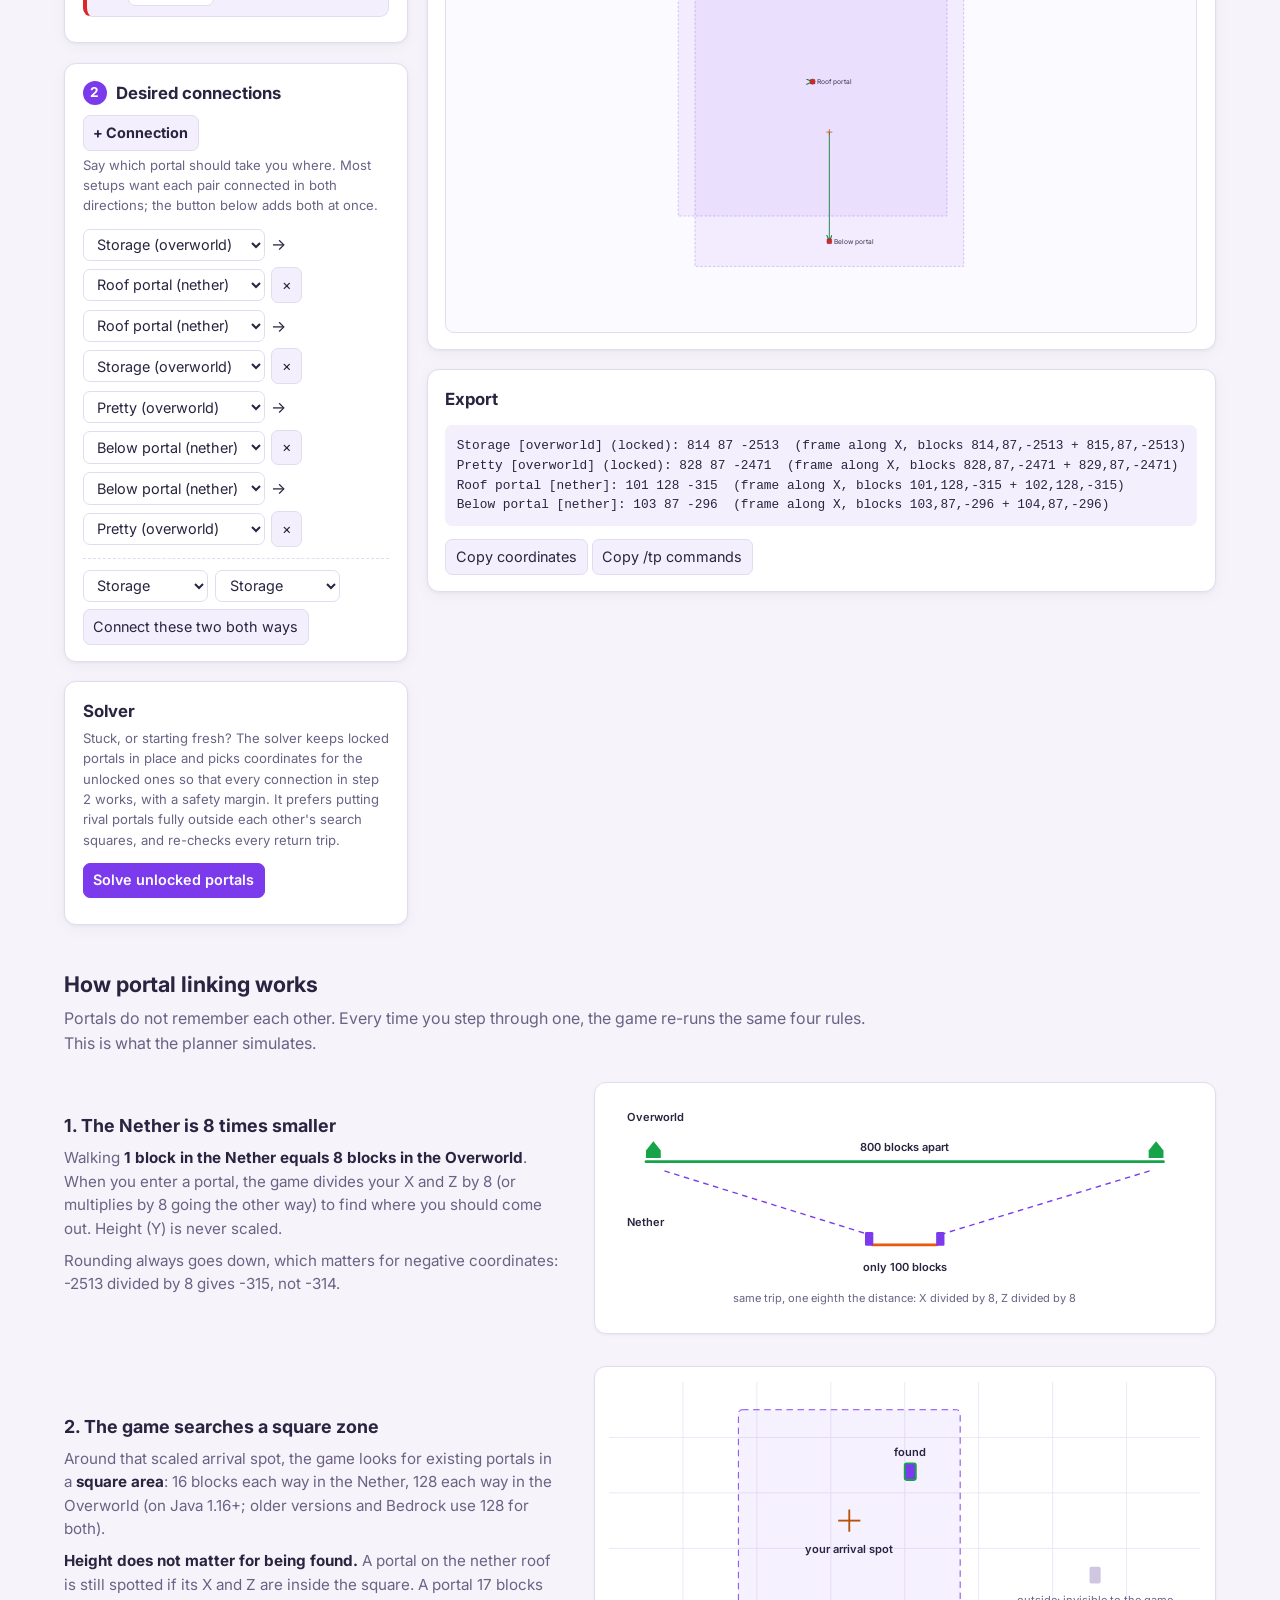
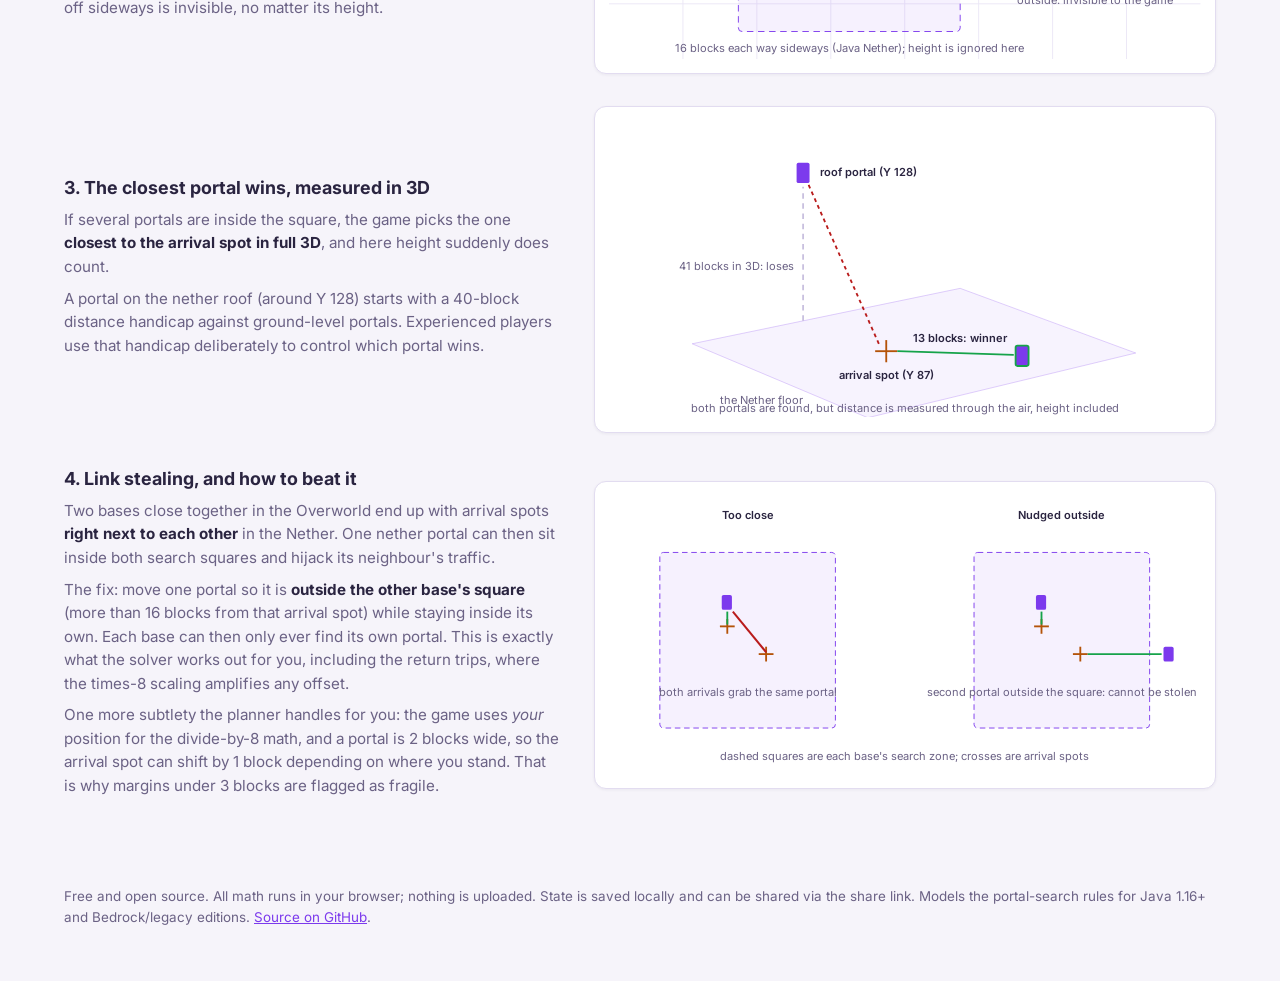
==== commit e74e13de: "Map: live block-coordinate readout and click-to-place Hovering a map now shows the block X/Z under t" ====
--- a/index.html
+++ b/index.html
@@ -112,7 +112,7 @@
         <div id="warnings"></div>
       </div>
       <div class="panel">
-        <h2>Map <span class="hint">(top-down view of both dimensions at true 8:1 relative scale; hover a portal to highlight every search square it competes in)</span></h2>
+        <h2>Map <span class="hint">(top-down view of both dimensions at true 8:1 relative scale). Move the mouse over a map to read block coordinates and see which search zones you are inside, so you can pick an exact spot. Choose an unlocked portal in the dropdown and click the map to place it there. Hovering a portal highlights every search square it competes in.</span></h2>
         <div id="maps"></div>
       </div>
       <div class="panel">
--- a/style.css
+++ b/style.css
@@ -110,6 +110,12 @@
 #maps { display: flex; flex-direction: column; gap: 0.9rem; }
 .map-wrap { background: #fbfaff; border: 1px solid var(--border); border-radius: 9px; padding: 0.5rem; }
 .map-wrap h3 { margin: 0.1rem 0.3rem 0.4rem; font-size: 0.84rem; color: var(--muted); font-weight: 500; }
+.map-tools {
+  display: flex; justify-content: space-between; align-items: center; gap: 0.8rem; flex-wrap: wrap;
+  margin: 0 0.3rem 0.45rem; font-size: 0.8rem; color: var(--muted);
+}
+.map-tools select { font-size: 0.8rem; padding: 0.2rem 0.4rem; }
+.coord-readout { font-variant-numeric: tabular-nums; white-space: nowrap; }
 svg text { font-family: inherit; }
 .search-square { fill: rgba(124, 58, 237, 0.07); stroke: rgba(124, 58, 237, 0.45); stroke-dasharray: 4 3; }
 .search-square.hl { fill: rgba(180, 83, 9, 0.14); stroke: var(--yellow); }
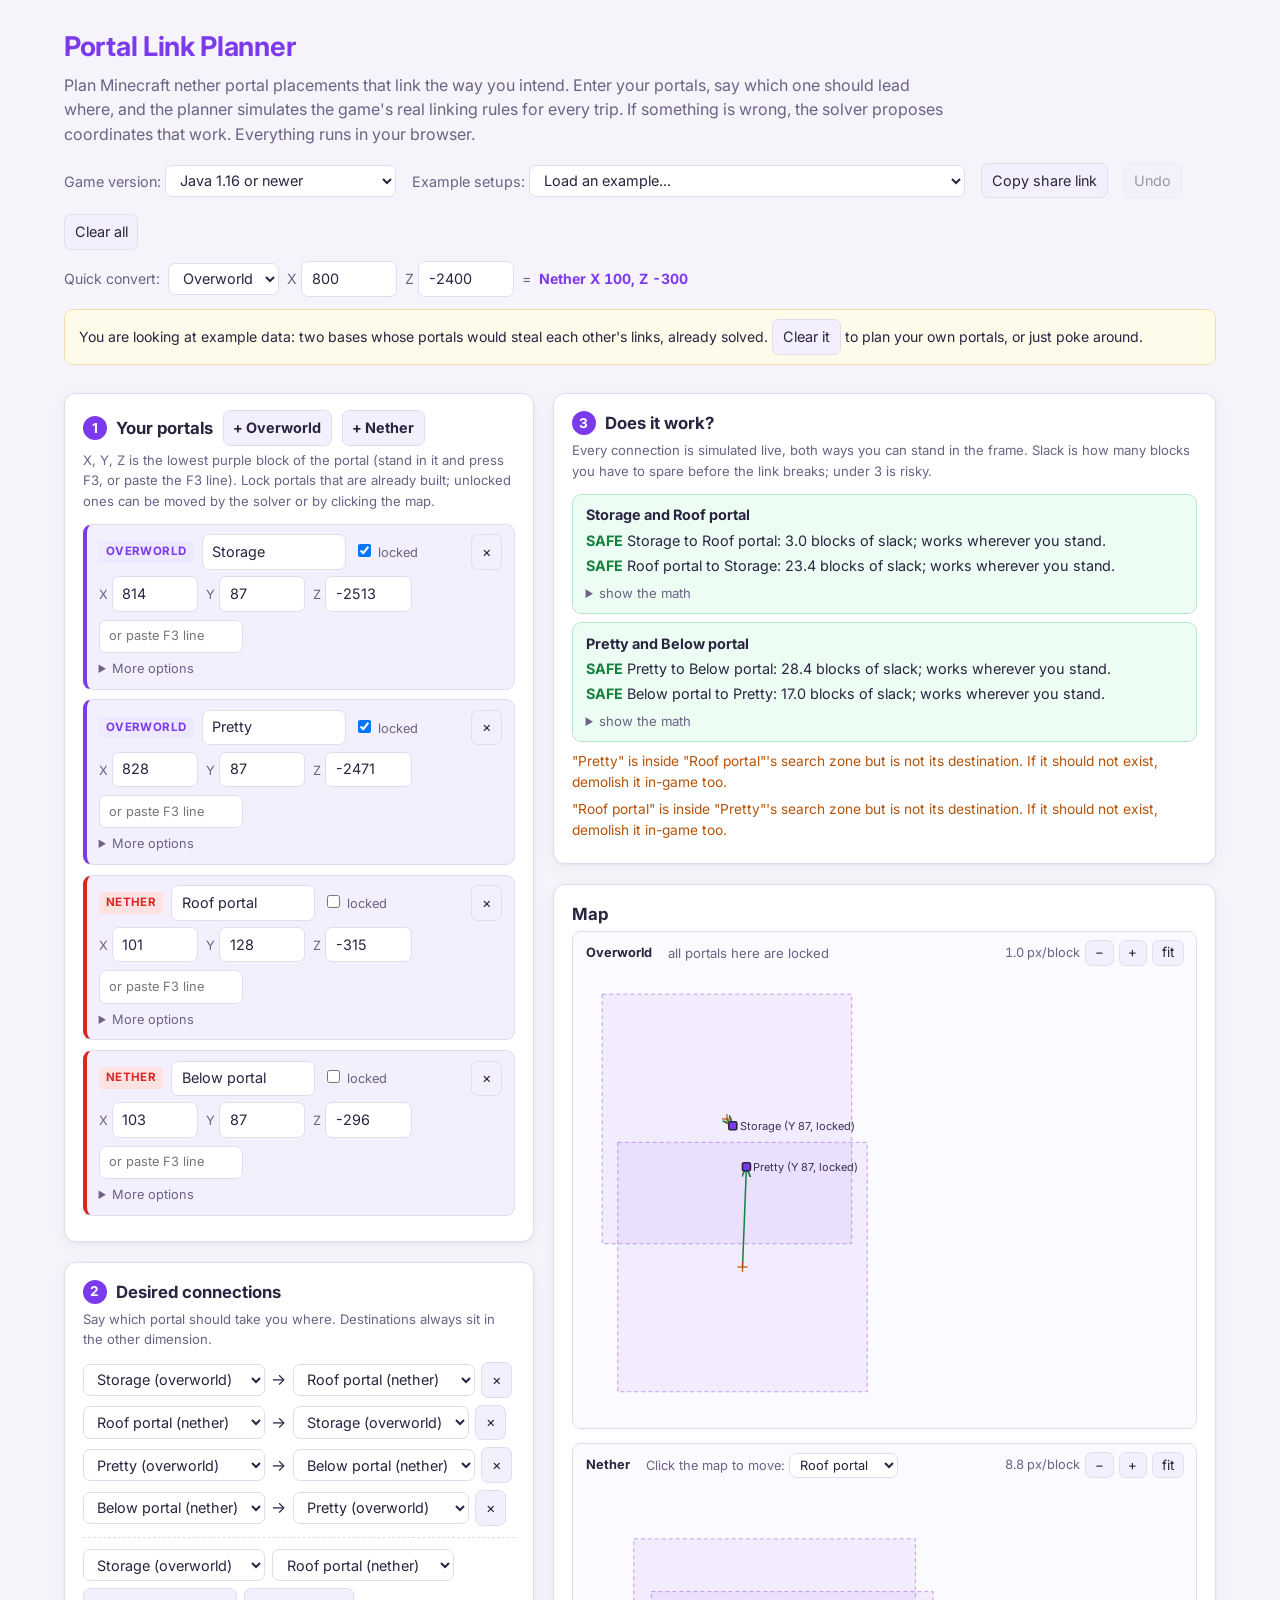
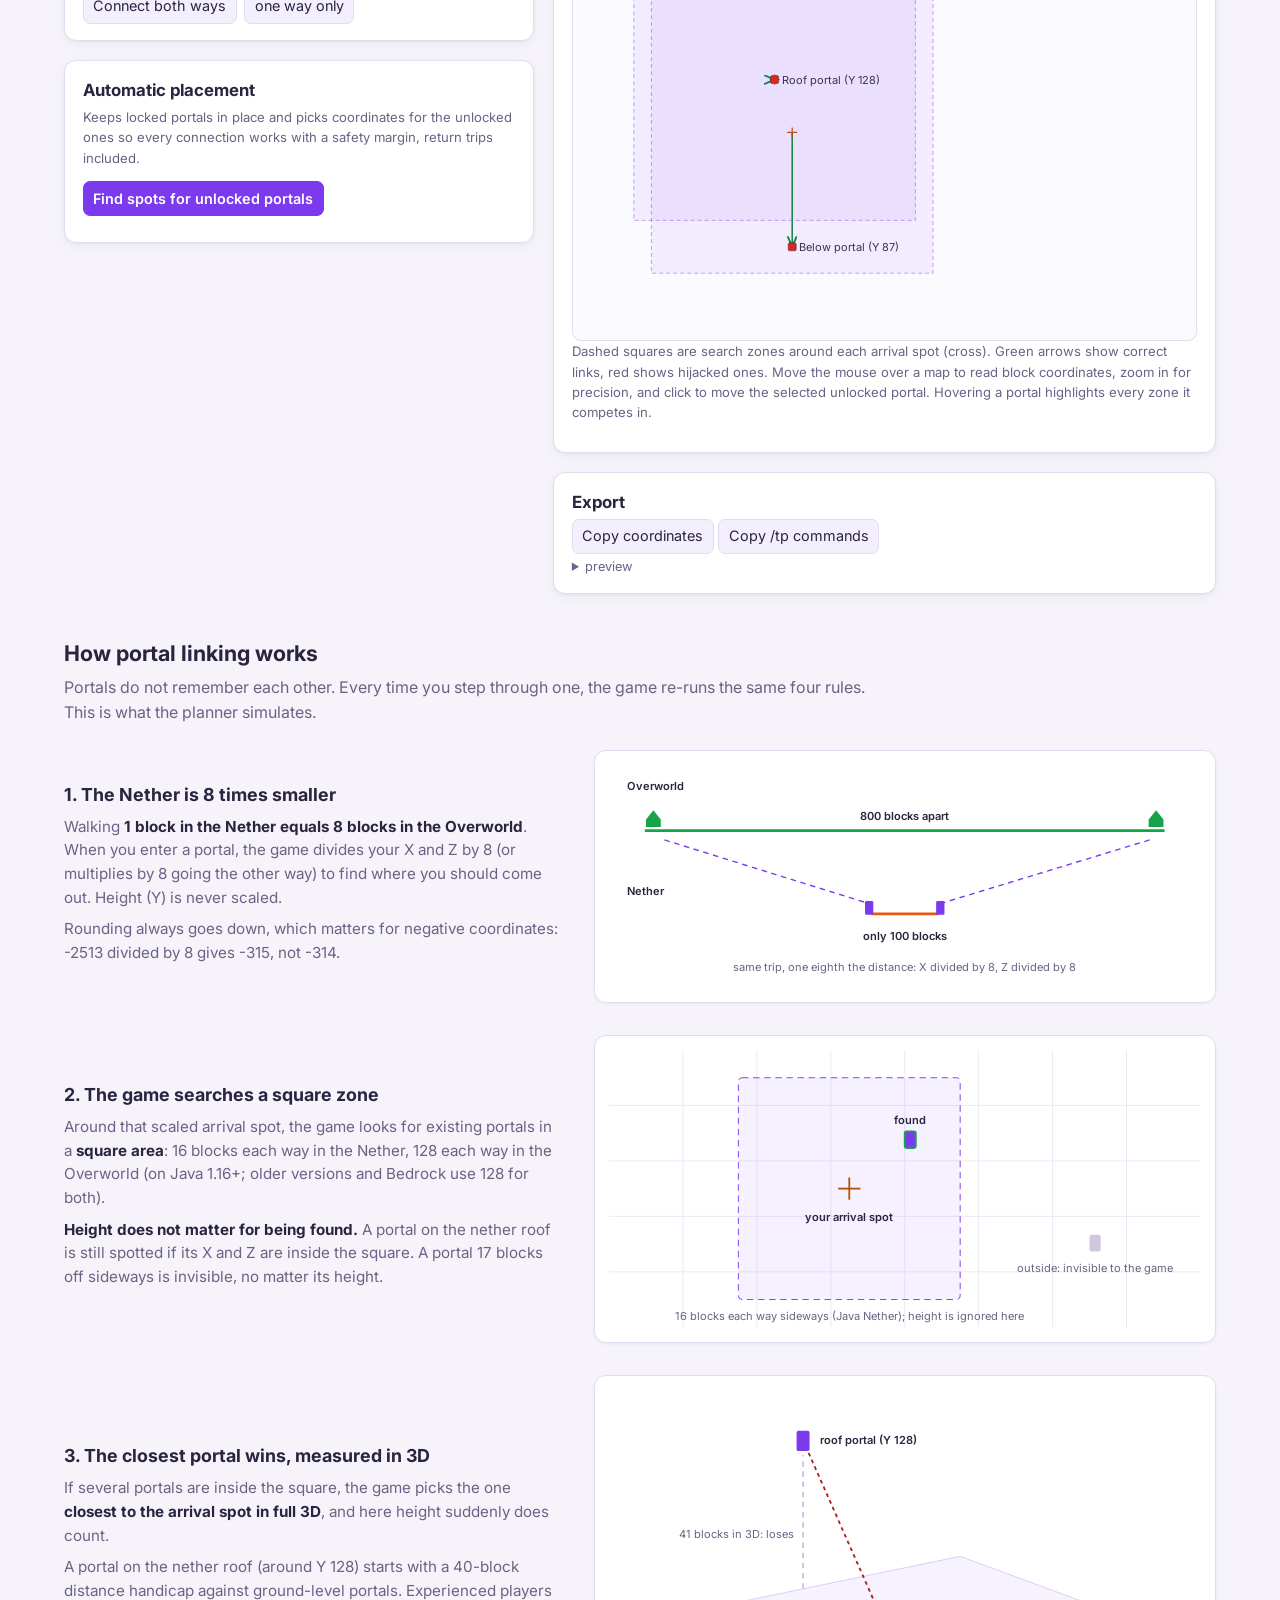
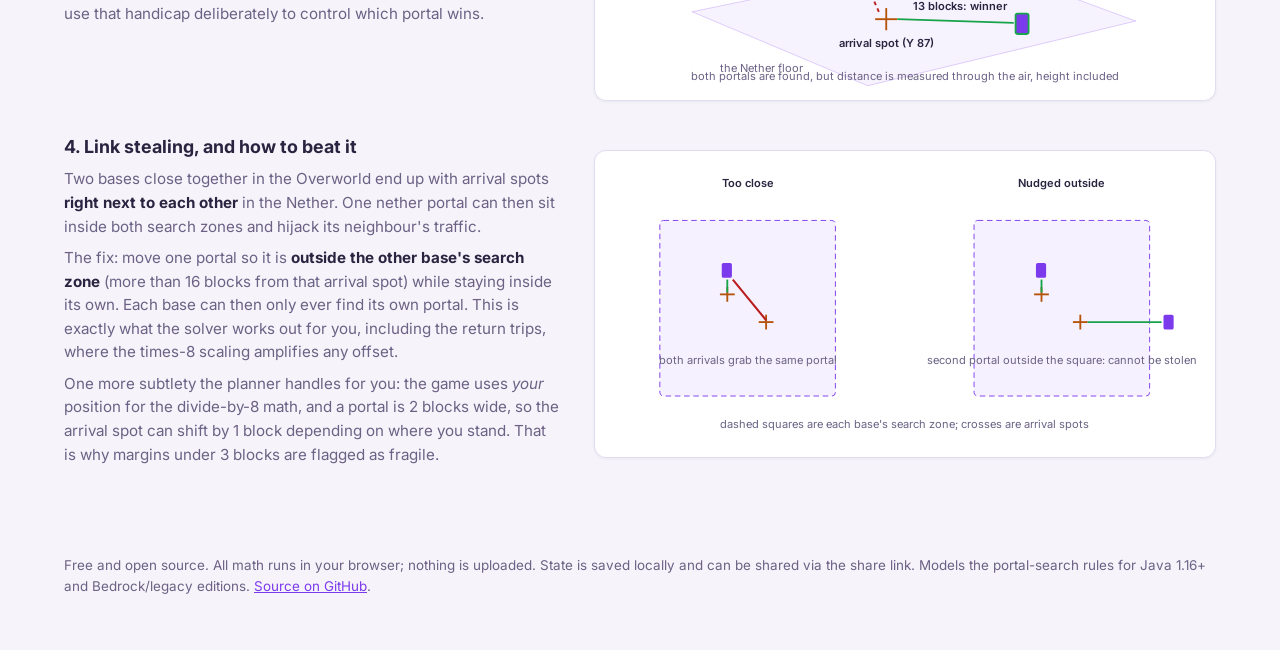
==== commit 9b2548ca: "UX overhaul: undo, safer inputs, better maps - Undo button covers clear, preset load, solver runs, c" ====
--- a/index.html
+++ b/index.html
@@ -44,17 +44,17 @@
       {
         "@type": "Question",
         "name": "Why does my nether portal link to the wrong portal?",
-        "acceptedAnswer": { "@type": "Answer", "text": "Portals do not remember partners. Every trip, the game searches a square area around your scaled coordinates (16 blocks each way in the Nether, 128 in the Overworld on Java 1.16+) and picks the closest portal in 3D. If another portal sits closer to your arrival spot, it steals the link. Move one portal out of the search square or closer to its own arrival spot." }
+        "acceptedAnswer": { "@type": "Answer", "text": "Portals do not remember partners. Every trip, the game searches a square area around your scaled coordinates (16 blocks each way in the Nether, 128 in the Overworld on Java 1.16+) and picks the closest portal in 3D. If another portal sits closer to your arrival spot, it steals the link. Move one portal out of the search zone or closer to its own arrival spot." }
       },
       {
         "@type": "Question",
         "name": "Why did Minecraft create a new portal instead of using mine?",
-        "acceptedAnswer": { "@type": "Answer", "text": "No existing portal was inside the search square around your scaled arrival coordinates (16 blocks each way in the Nether, 128 in the Overworld on Java 1.16+), so the game spawned a fresh one. Rebuild your portal within that range. Height does not matter for being found, only sideways distance." }
+        "acceptedAnswer": { "@type": "Answer", "text": "No existing portal was inside the search zone around your scaled arrival coordinates (16 blocks each way in the Nether, 128 in the Overworld on Java 1.16+), so the game spawned a fresh one. Rebuild your portal within that range. Height does not matter for being found, only sideways distance." }
       }
     ]
   }
   </script>
-  <link rel="stylesheet" href="style.css">
+  <link rel="stylesheet" href="style.css?v=5">
 </head>
 <body>
   <header>
@@ -76,30 +76,43 @@
         </select>
       </label>
       <button id="share">Copy share link</button>
+      <button id="undo" disabled>Undo</button>
       <button id="clear" class="danger">Clear all</button>
     </div>
+    <div class="quickconv">Quick convert:
+      <select id="qc-dim">
+        <option value="overworld">Overworld</option>
+        <option value="nether">Nether</option>
+      </select>
+      <label>X <input type="number" id="qc-x" value="800"></label>
+      <label>Z <input type="number" id="qc-z" value="-2400"></label>
+      <span>=</span> <strong id="qc-out"></strong>
+    </div>
+    <div id="example-banner" hidden>You are looking at example data: two bases whose portals would steal each other's links, already solved.
+      <button id="banner-clear">Clear it</button> to plan your own portals, or just poke around.</div>
   </header>
 
   <main>
     <section id="left">
       <div class="panel">
         <h2><span class="step-num">1</span> Your portals <button id="add-overworld">+ Overworld</button> <button id="add-nether">+ Nether</button></h2>
-        <span class="hint">One entry per portal. X, Y, Z is the lowest purple block of the portal opening (stand in the portal and press F3, or check coordinates in Bedrock settings). "Frame along" is the direction the opening runs. Tick "locked" for portals that are already built and must stay where they are. Unlocked portals may be moved by the solver, optionally within a height range.</span>
+        <span class="hint">X, Y, Z is the lowest purple block of the portal (stand in it and press F3, or paste the F3 line). Lock portals that are already built; unlocked ones can be moved by the solver or by clicking the map.</span>
         <div id="portal-list"></div>
       </div>
       <div class="panel">
-        <h2><span class="step-num">2</span> Desired connections <button id="add-link">+ Connection</button></h2>
-        <span class="hint">Say which portal should take you where. Most setups want each pair connected in both directions; the button below adds both at once.</span>
+        <h2><span class="step-num">2</span> Desired connections</h2>
+        <span class="hint">Say which portal should take you where. Destinations always sit in the other dimension.</span>
         <div id="link-list"></div>
         <div class="pair-row">
           <select id="pair-a"></select> <select id="pair-b"></select>
-          <button id="pair-btn">Connect these two both ways</button>
+          <button id="pair-btn">Connect both ways</button>
+          <button id="pair-one" title="Add only the one-directional connection, for special setups">one way only</button>
         </div>
       </div>
       <div class="panel">
-        <h2>Solver</h2>
-        <span class="hint">Stuck, or starting fresh? The solver keeps locked portals in place and picks coordinates for the unlocked ones so that every connection in step 2 works, with a safety margin. It prefers putting rival portals fully outside each other's search squares, and re-checks every return trip.</span>
-        <button id="solve" class="primary">Solve unlocked portals</button>
+        <h2>Automatic placement</h2>
+        <span class="hint">Keeps locked portals in place and picks coordinates for the unlocked ones so every connection works with a safety margin, return trips included.</span>
+        <button id="solve" class="primary">Find spots for unlocked portals</button>
         <div id="solver-output"></div>
       </div>
     </section>
@@ -107,19 +120,20 @@
     <section id="right">
       <div class="panel">
         <h2><span class="step-num">3</span> Does it work?</h2>
-        <span class="hint">Live simulation of every connection, updated as you type. "Margin" is how many blocks of slack you have before the link breaks: the gap to the runner-up portal, or how far a rival sits outside the search square. Under 3 blocks is risky because your exact standing spot in the frame shifts the numbers by 1.</span>
+        <span class="hint">Every connection is simulated live, both ways you can stand in the frame. Slack is how many blocks you have to spare before the link breaks; under 3 is risky.</span>
         <div id="verify-output"></div>
         <div id="warnings"></div>
       </div>
       <div class="panel">
-        <h2>Map <span class="hint">(top-down view of both dimensions at true 8:1 relative scale). Move the mouse over a map to read block coordinates and see which search zones you are inside, so you can pick an exact spot. Choose an unlocked portal in the dropdown and click the map to place it there. Hovering a portal highlights every search square it competes in.</span></h2>
+        <h2>Map</h2>
         <div id="maps"></div>
+        <p class="hint map-legend">Dashed squares are search zones around each arrival spot (cross). Green arrows show correct links, red shows hijacked ones. Move the mouse over a map to read block coordinates, zoom in for precision, and click to move the selected unlocked portal. Hovering a portal highlights every zone it competes in.</p>
       </div>
       <div class="panel">
         <h2>Export</h2>
-        <pre id="coords-out"></pre>
         <button id="copy-coords">Copy coordinates</button>
         <button id="copy-tp">Copy /tp commands</button>
+        <details class="adv"><summary>preview</summary><pre id="coords-out"></pre></details>
       </div>
     </section>
   </main>
@@ -160,7 +174,7 @@
         <p><strong>Height does not matter for being found.</strong> A portal on the nether roof is still spotted if its X and Z are inside the square. A portal 17 blocks off sideways is invisible, no matter its height.</p>
       </div>
       <div class="diagram">
-        <svg viewBox="0 0 640 300" role="img" aria-label="Diagram: search square around the arrival spot, one portal found inside, one ignored outside">
+        <svg viewBox="0 0 640 300" role="img" aria-label="Diagram: search zone around the arrival spot, one portal found inside, one ignored outside">
           <g class="svg-grid">
             <line x1="0" y1="60" x2="640" y2="60"/><line x1="0" y1="120" x2="640" y2="120"/>
             <line x1="0" y1="180" x2="640" y2="180"/><line x1="0" y1="240" x2="640" y2="240"/>
@@ -213,12 +227,12 @@
     <div class="step">
       <div>
         <h3>4. Link stealing, and how to beat it</h3>
-        <p>Two bases close together in the Overworld end up with arrival spots <strong>right next to each other</strong> in the Nether. One nether portal can then sit inside both search squares and hijack its neighbour's traffic.</p>
-        <p>The fix: move one portal so it is <strong>outside the other base's square</strong> (more than 16 blocks from that arrival spot) while staying inside its own. Each base can then only ever find its own portal. This is exactly what the solver works out for you, including the return trips, where the times-8 scaling amplifies any offset.</p>
+        <p>Two bases close together in the Overworld end up with arrival spots <strong>right next to each other</strong> in the Nether. One nether portal can then sit inside both search zones and hijack its neighbour's traffic.</p>
+        <p>The fix: move one portal so it is <strong>outside the other base's search zone</strong> (more than 16 blocks from that arrival spot) while staying inside its own. Each base can then only ever find its own portal. This is exactly what the solver works out for you, including the return trips, where the times-8 scaling amplifies any offset.</p>
         <p>One more subtlety the planner handles for you: the game uses <em>your</em> position for the divide-by-8 math, and a portal is 2 blocks wide, so the arrival spot can shift by 1 block depending on where you stand. That is why margins under 3 blocks are flagged as fragile.</p>
       </div>
       <div class="diagram">
-        <svg viewBox="0 0 640 300" role="img" aria-label="Diagram: before, one portal steals both links; after moving it outside the neighbouring search square, each base links to its own portal">
+        <svg viewBox="0 0 640 300" role="img" aria-label="Diagram: before, one portal steals both links; after moving it outside the neighbouring search zone, each base links to its own portal">
           <text x="150" y="24" text-anchor="middle" class="svg-label bright" fill="#b91c1c">Too close</text>
           <rect x="55" y="60" width="190" height="190" fill="rgba(124,58,237,0.07)" stroke="#7c3aed" stroke-dasharray="6 4" rx="4"/>
           <g class="crosshair"><line x1="120" y1="140" x2="136" y2="140"/><line x1="128" y1="132" x2="128" y2="148"/></g>
@@ -248,6 +262,6 @@
     <a href="https://github.com/DeeKahy/portal-link-planner">Source on GitHub</a>.</p>
   </footer>
 
-  <script type="module" src="app.js"></script>
+  <script type="module" src="app.js?v=5"></script>
 </body>
 </html>
--- a/style.css
+++ b/style.css
@@ -154,3 +154,51 @@
 
 footer { padding: 1.2rem 5vw 2.5rem; color: var(--muted); font-size: 0.84rem; max-width: 80rem; margin: 0 auto; }
 footer a { color: var(--accent); }
+
+/* header extras */
+.quickconv {
+  display: flex; align-items: center; gap: 0.5rem; flex-wrap: wrap;
+  margin-top: 0.7rem; font-size: 0.88rem; color: var(--muted);
+}
+.quickconv input[type="number"] { width: 6rem; }
+.quickconv strong { color: var(--accent); font-variant-numeric: tabular-nums; }
+#example-banner {
+  margin-top: 0.8rem; padding: 0.55rem 0.9rem; border-radius: 9px; font-size: 0.88rem;
+  background: var(--yellow-soft); border: 1px solid #f3dfae; color: var(--text);
+}
+#undo:disabled { opacity: 0.45; cursor: default; }
+#undo:disabled:hover { border-color: var(--border); color: var(--text); }
+
+/* portal card extras */
+.paste-box { width: 10rem; font-size: 0.8rem; color: var(--muted); }
+details.adv { margin-top: 0.15rem; }
+details.adv summary { cursor: pointer; color: var(--muted); font-size: 0.8rem; }
+details.adv .row { margin-top: 0.4rem; }
+@keyframes flashCard { 0% { background: var(--yellow-soft); } 100% { background: var(--card2); } }
+.portal-card.flash-card { animation: flashCard 1.4s ease-out 1; }
+
+/* grouped verdicts */
+.verdict .pair-title { font-weight: 700; margin-bottom: 0.2rem; }
+.verdict .dir { margin: 0.15rem 0; }
+.verdict .tbl-cap { color: var(--muted); font-size: 0.8rem; margin-top: 0.45rem; }
+
+/* map view */
+.map-tools {
+  display: flex; align-items: center; gap: 1rem; flex-wrap: wrap;
+  margin: 0 0.3rem 0.45rem; font-size: 0.8rem; color: var(--muted);
+}
+.map-tools select { font-size: 0.8rem; padding: 0.2rem 0.4rem; }
+.map-tools strong { color: var(--text); }
+.zoom-ui { margin-left: auto; display: flex; align-items: center; gap: 0.3rem; font-variant-numeric: tabular-nums; }
+.zoom-ui button { padding: 0.1rem 0.55rem; font-size: 0.85rem; }
+.map-scroll { position: relative; overflow: auto; max-height: 480px; border-radius: 6px; }
+.map-tooltip {
+  position: absolute; z-index: 10; pointer-events: none;
+  background: var(--text); color: #fff; border-radius: 6px;
+  padding: 0.3rem 0.55rem; font-size: 0.78rem; line-height: 1.35;
+  max-width: 16rem; box-shadow: 0 2px 10px rgba(42, 36, 64, 0.35);
+}
+.cursor-cell { fill: rgba(180, 83, 9, 0.25); stroke: #b45309; stroke-width: 1; pointer-events: none; }
+@keyframes flashMarker { 0% { stroke: #b45309; stroke-width: 6; } 100% { stroke: #2a2440; stroke-width: 0.5; } }
+svg rect.flash { animation: flashMarker 1.4s ease-out 1; }
+.map-legend { margin-top: 0.6rem; }
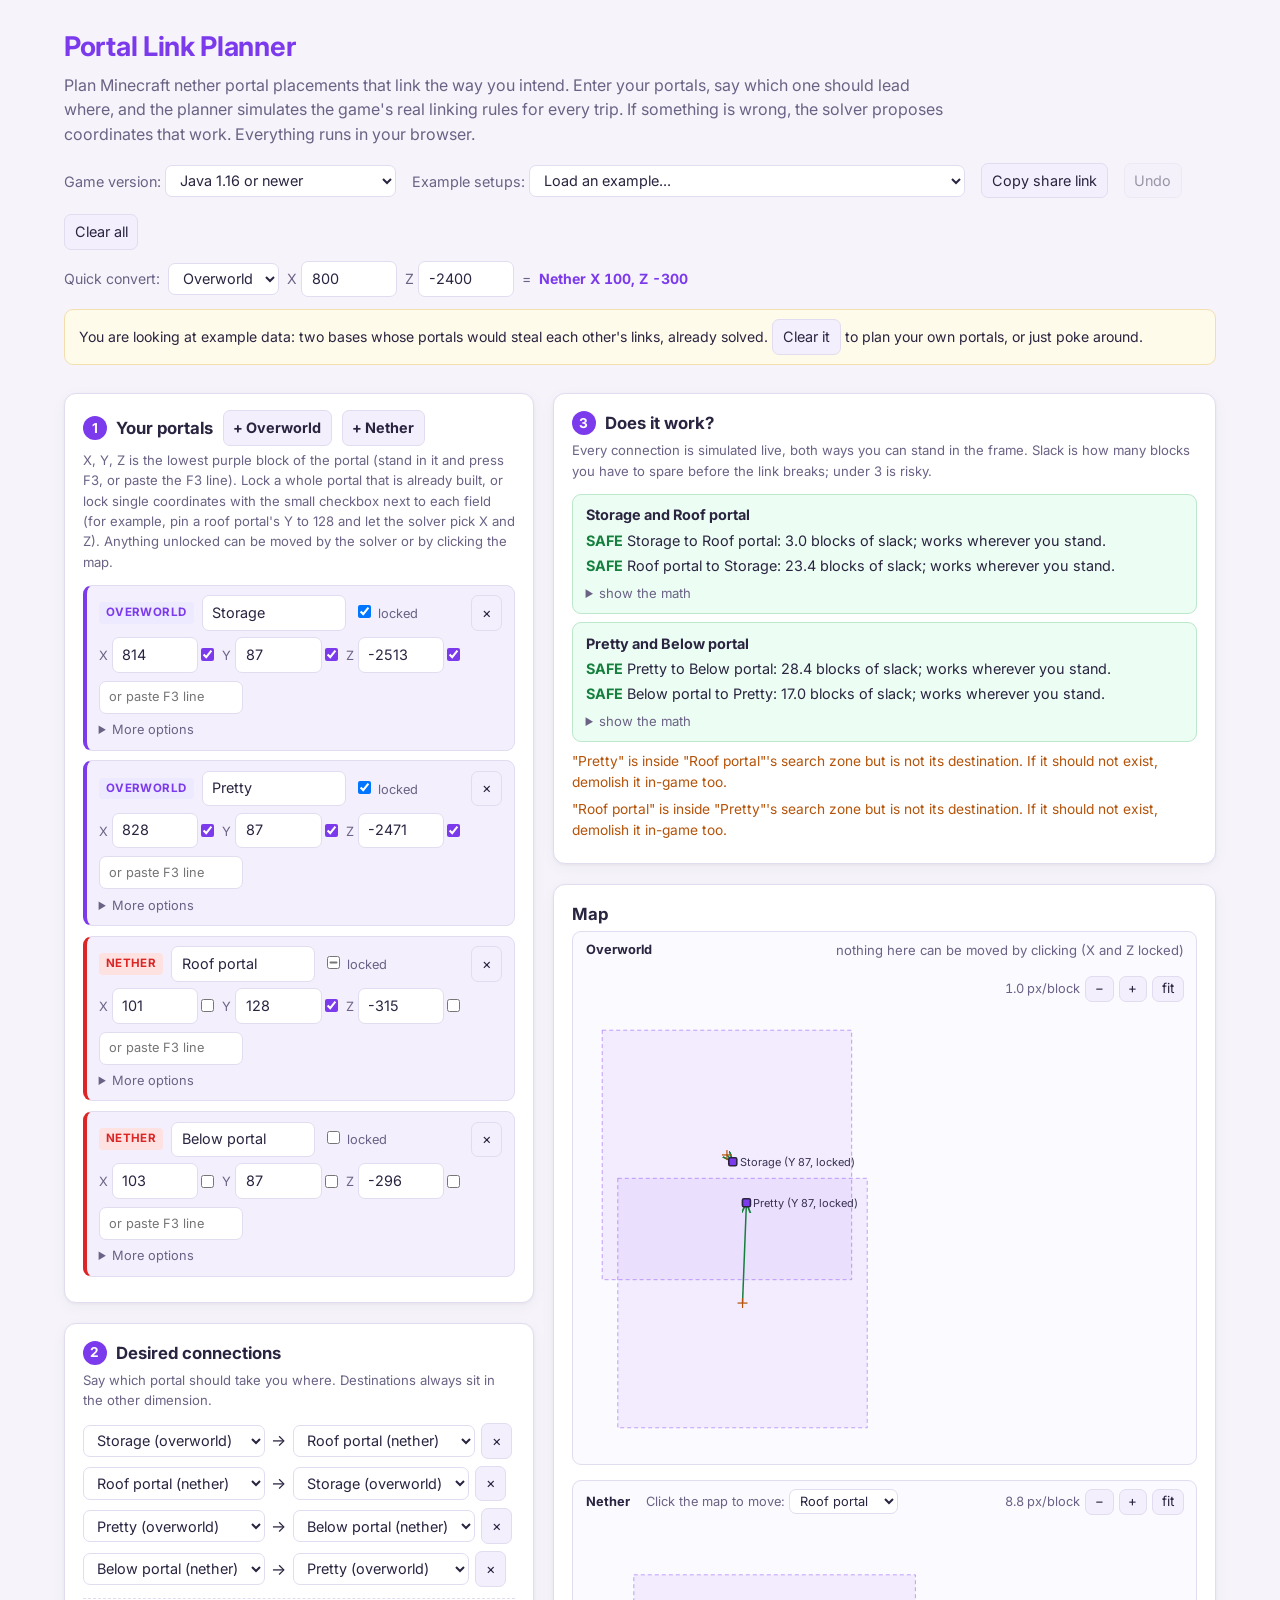
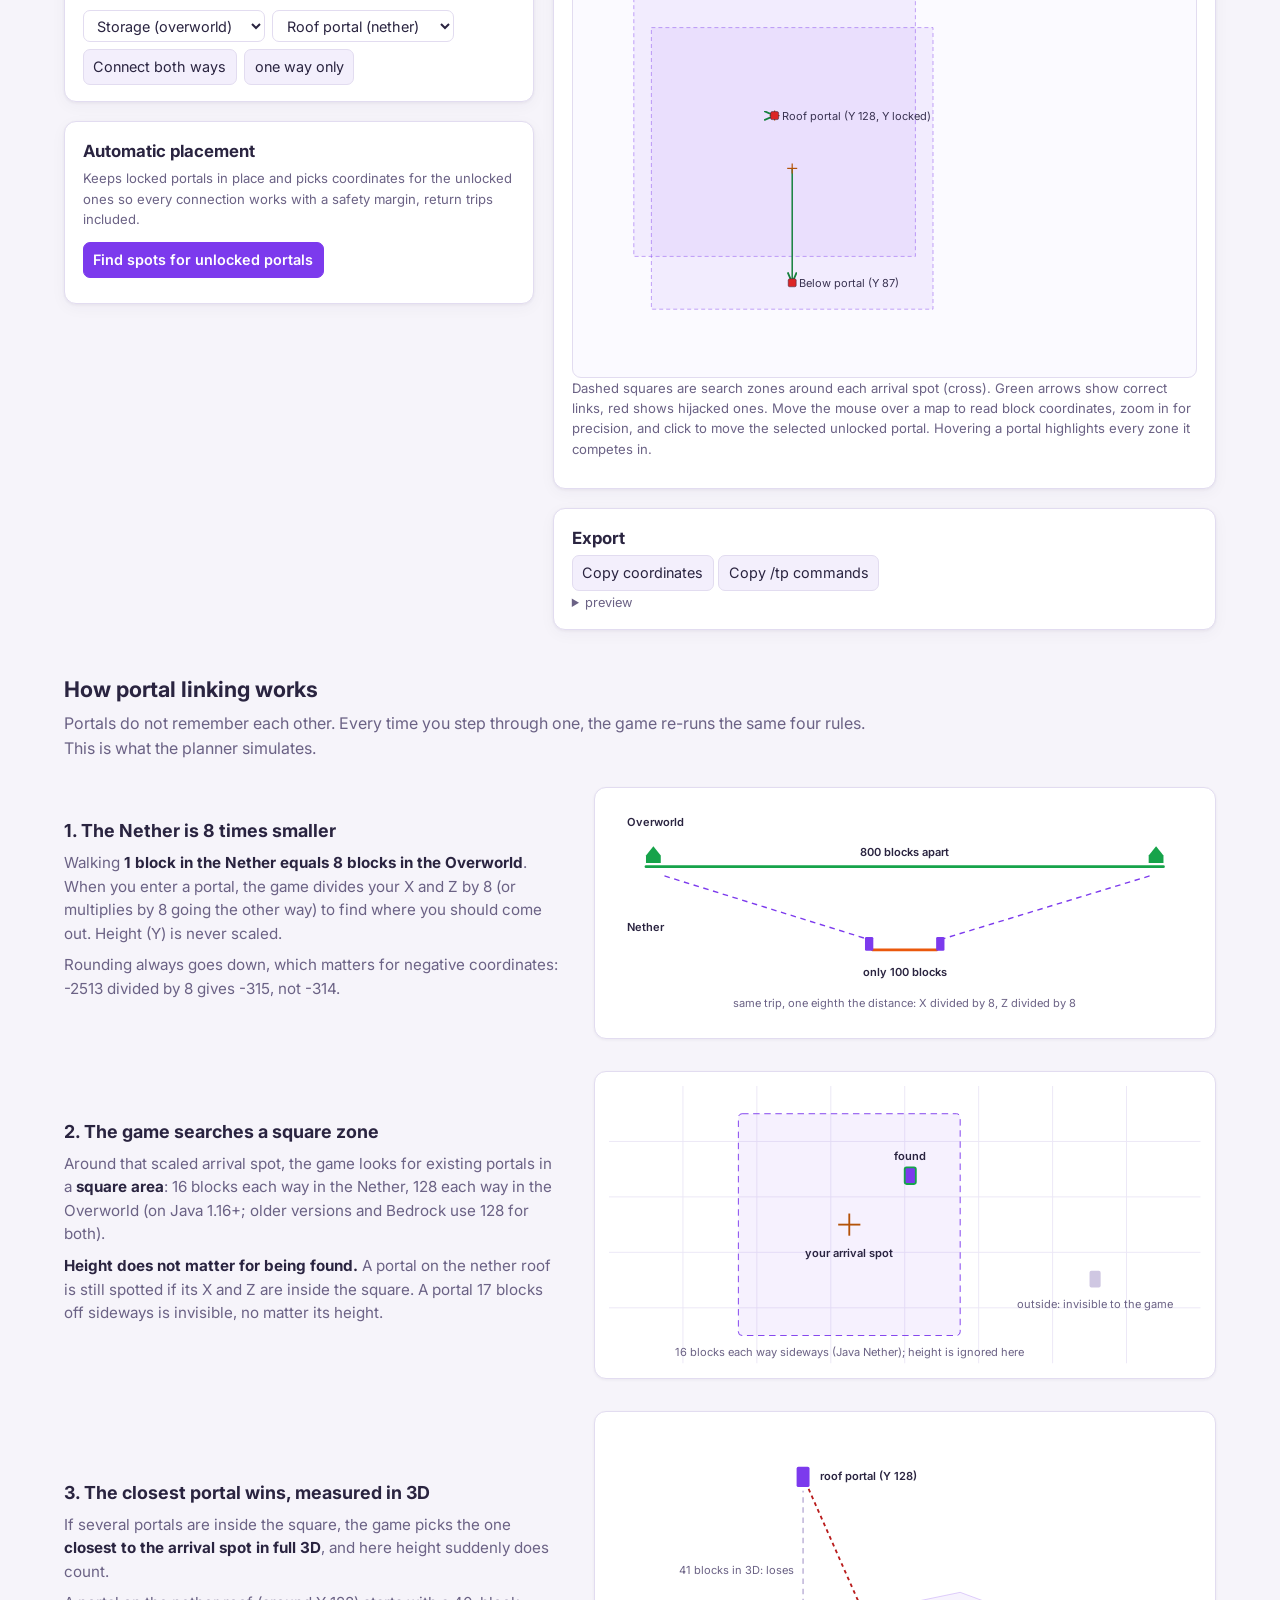
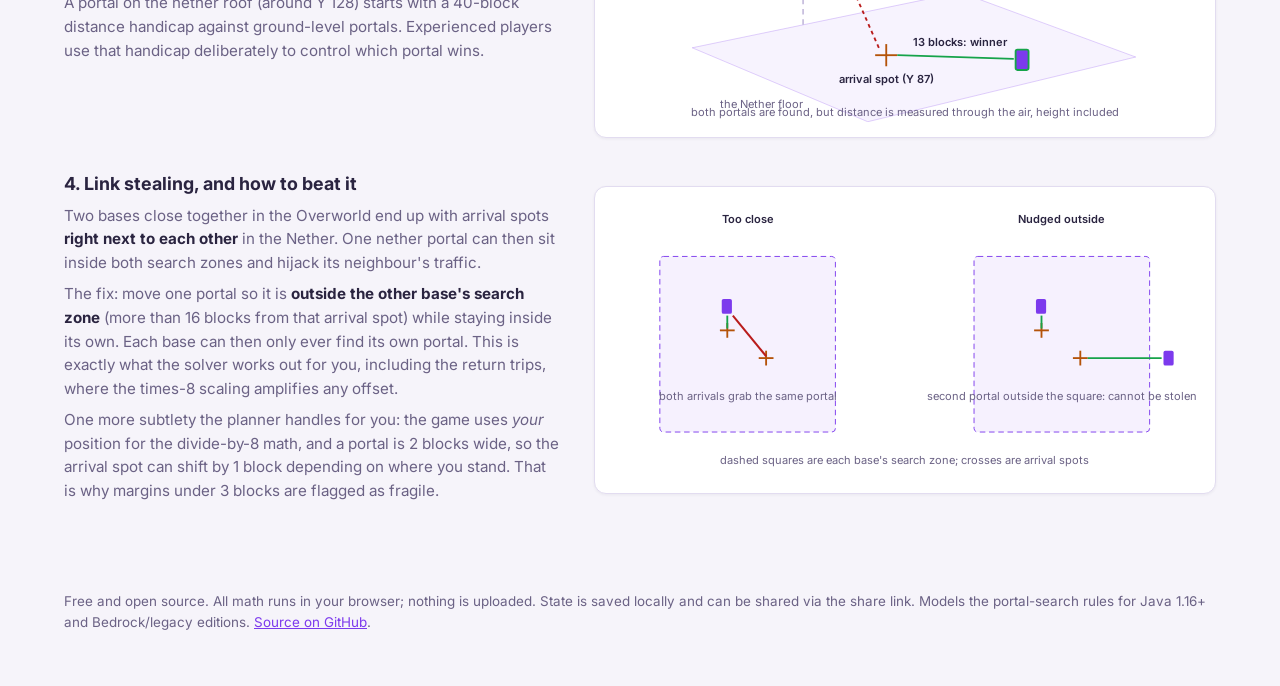
==== commit 16c7398a: "Per-axis coordinate locks and connect-on-create Each coordinate now has its own lock checkbox next t" ====
--- a/index.html
+++ b/index.html
@@ -54,7 +54,7 @@
     ]
   }
   </script>
-  <link rel="stylesheet" href="style.css?v=5">
+  <link rel="stylesheet" href="style.css?v=6">
 </head>
 <body>
   <header>
@@ -96,7 +96,7 @@
     <section id="left">
       <div class="panel">
         <h2><span class="step-num">1</span> Your portals <button id="add-overworld">+ Overworld</button> <button id="add-nether">+ Nether</button></h2>
-        <span class="hint">X, Y, Z is the lowest purple block of the portal (stand in it and press F3, or paste the F3 line). Lock portals that are already built; unlocked ones can be moved by the solver or by clicking the map.</span>
+        <span class="hint">X, Y, Z is the lowest purple block of the portal (stand in it and press F3, or paste the F3 line). Lock a whole portal that is already built, or lock single coordinates with the small checkbox next to each field (for example, pin a roof portal's Y to 128 and let the solver pick X and Z). Anything unlocked can be moved by the solver or by clicking the map.</span>
         <div id="portal-list"></div>
       </div>
       <div class="panel">
@@ -262,6 +262,6 @@
     <a href="https://github.com/DeeKahy/portal-link-planner">Source on GitHub</a>.</p>
   </footer>
 
-  <script type="module" src="app.js?v=5"></script>
+  <script type="module" src="app.js?v=6"></script>
 </body>
 </html>
--- a/style.css
+++ b/style.css
@@ -171,6 +171,14 @@
 
 /* portal card extras */
 .paste-box { width: 10rem; font-size: 0.8rem; color: var(--muted); }
+.coord { display: inline-flex; align-items: center; gap: 0.2rem; }
+.coord .axis-lock { width: auto; margin: 0; accent-color: var(--accent); cursor: pointer; }
+.coords-row { row-gap: 0.4rem; }
+.connect-row {
+  background: var(--accent-soft); border-radius: 7px; padding: 0.35rem 0.5rem;
+  margin: 0.2rem 0 0.4rem;
+}
+.connect-row button { font-size: 0.8rem; }
 details.adv { margin-top: 0.15rem; }
 details.adv summary { cursor: pointer; color: var(--muted); font-size: 0.8rem; }
 details.adv .row { margin-top: 0.4rem; }
